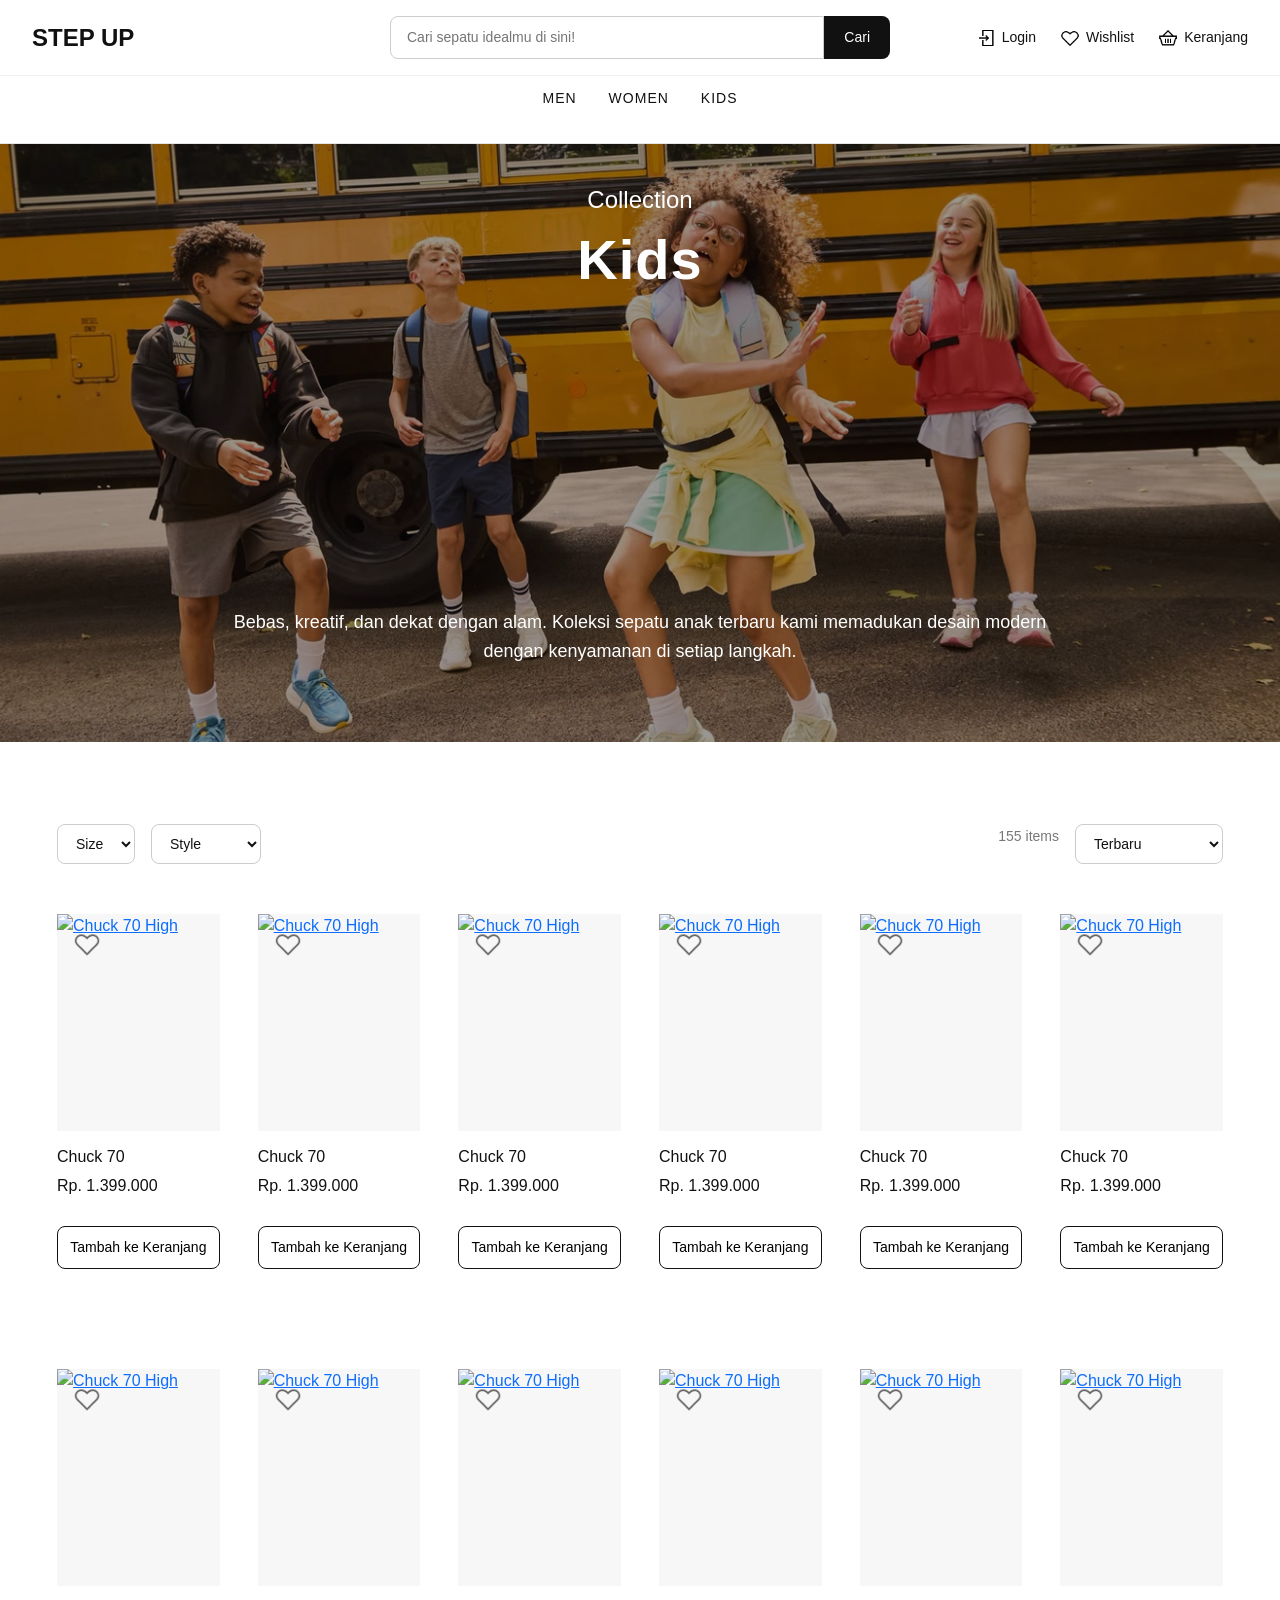
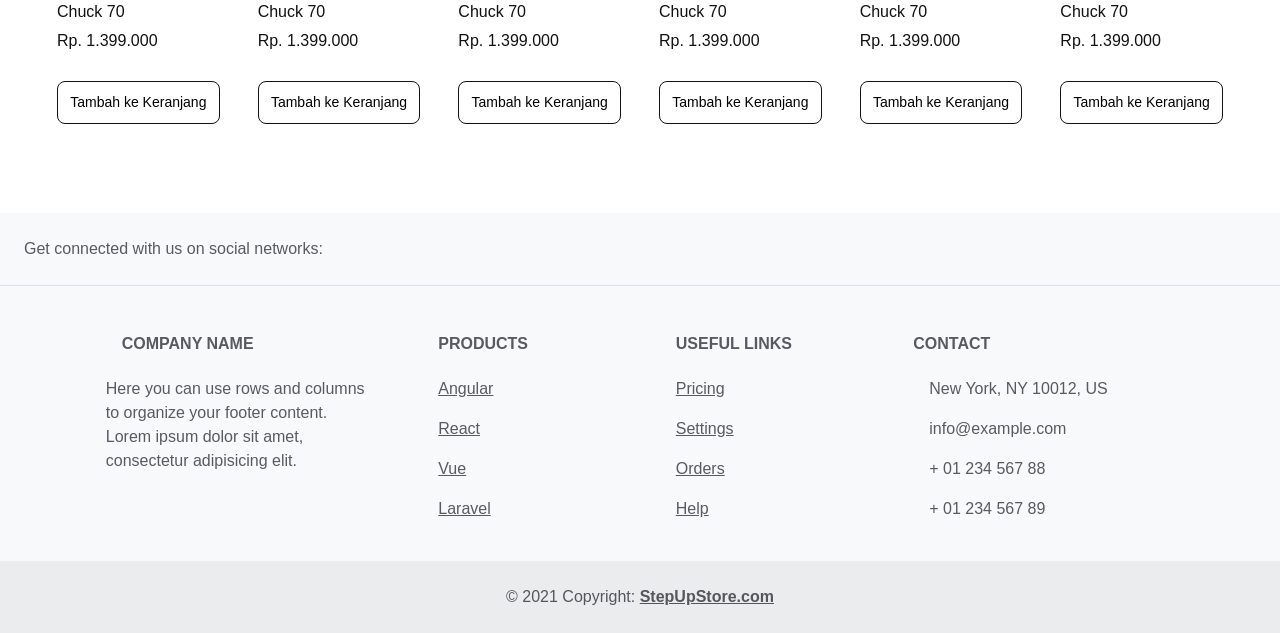
==== kids.html @ 28046644 "Add product of Men and Women" ====
<!DOCTYPE html>
<html lang="en">
<head>
  <meta charset="UTF-8">
  <meta name="viewport" content="width=device-width, initial-scale=1.0">
  <title>StepUp Store</title>
  <link href="https://cdn.jsdelivr.net/npm/bootstrap@5.3.8/dist/css/bootstrap.min.css" rel="stylesheet" integrity="sha384-sRIl4kxILFvY47J16cr9ZwB07vP4J8+LH7qKQnuqkuIAvNWLzeN8tE5YBujZqJLB" crossorigin="anonymous">
  <link rel="stylesheet" href="kids.css">
  <link rel="icon" href="iconbrowser/Shoes Icon Browser.jpg">
</head>
<body>
  <header class="main-header">
    <div class="navbar">
      <a href="index.html" class="logo">STEP UP</a>
      <form class="search-bar" action="" method="get">
        <input type="search" name="q" placeholder="Cari sepatu idealmu di sini!">
        <button type="submit">Cari</button>
      </form>

      <nav class="right-nav">
        <a href="index.html"><img src="icons/icons8-log-in-32.png">Login</a>
        <a href="index.html"><img src="icons/icons8-heart-32.png">Wishlist</a>
        <a href="index.html"><img src="icons/icons8-shopping-basket-32.png">Keranjang</a>
      </nav>
    </div>

    <nav class="categories">
      <ul>
        <li><a href="men.html">Men</a></li>
        <li><a href="women.html">Women</a></li>
        <li><a href="kids.html">Kids</a></li>
      </ul>
    </nav>
  </header>
  <main>
    <section class="category-banner">
      <img src="Images Kids/Banner Kids2.png" alt="Koleksi Kids">
        <div class="category-title">
          <p class="category-label">Collection</p>
          <h1>Kids</h1>
        </div>
        <p class="category-desc">Bebas, kreatif, dan dekat dengan alam. Koleksi sepatu anak terbaru kami memadukan desain modern dengan kenyamanan di setiap langkah.</p>
    </section>
    <section class="catalog">
      <div class="catalog-toolbar">
        <div class="catalog-filters">
          <select aria-label="Size">
            <option>Size</option>
            <option>38</option>
            <option>39</option>
            <option>40</option>
            <option>41</option>
            <option>42</option>
          </select>
          <select aria-label="Style">
            <option>Style</option>
            <option>Sneakers</option>
            <option>Running</option>
            <option>Formal</option>
          </select>
        </div>

        <div class="catalog-sort">
          <p class="catalog-count">155 items</p>
          <select aria-label="Urutkan">
            <option>Terbaru</option>
            <option>Harga terendah</option>
            <option>Harga tertinggi</option>
          </select>
        </div>
      </div>

      <div class="catalog-grid">
        <article class="shoe-card">
          <div class="shoe-img">
            <a href="#">
              <img src="Produk Image 1/produkA1.webp" alt="Chuck 70 High">
            </a>
            <button type="button" class="shoe-wish" aria-label="Tambah ke wishlist">
              <img src="icons/icons8-heart-32.png" alt="">
            </button>
          </div>
          <div class="shoe-info">
            <h3 class="shoe-name"><a href="#">Chuck 70</a></h3>
            <p class="shoe-price">Rp. 1.399.000</p>
          </div>
          <div class="keranjang">
            <a href="keranjang.html">Tambah ke Keranjang</a>
          </div>
        </article>
        <article class="shoe-card">
          <div class="shoe-img">
            <a href="#">
              <img src="Produk Image 1/produkA1.webp" alt="Chuck 70 High">
            </a>
            <button type="button" class="shoe-wish" aria-label="Tambah ke wishlist">
              <img src="icons/icons8-heart-32.png" alt="">
            </button>
          </div>
          <div class="shoe-info">
            <h3 class="shoe-name"><a href="#">Chuck 70</a></h3>
            <p class="shoe-price">Rp. 1.399.000</p>
          </div>
          <div class="keranjang">
            <a href="keranjang.html">Tambah ke Keranjang</a>
          </div>
        </article>
        <article class="shoe-card">
          <div class="shoe-img">
            <a href="#">
              <img src="Produk Image 1/produkA1.webp" alt="Chuck 70 High">
            </a>
            <button type="button" class="shoe-wish" aria-label="Tambah ke wishlist">
              <img src="icons/icons8-heart-32.png" alt="">
            </button>
          </div>
          <div class="shoe-info">
            <h3 class="shoe-name"><a href="#">Chuck 70</a></h3>
            <p class="shoe-price">Rp. 1.399.000</p>
          </div>
          <div class="keranjang">
            <a href="keranjang.html">Tambah ke Keranjang</a>
          </div>
        </article>
        <article class="shoe-card">
          <div class="shoe-img">
            <a href="#">
              <img src="Produk Image 1/produkA1.webp" alt="Chuck 70 High">
            </a>
            <button type="button" class="shoe-wish" aria-label="Tambah ke wishlist">
              <img src="icons/icons8-heart-32.png" alt="">
            </button>
          </div>
          <div class="shoe-info">
            <h3 class="shoe-name"><a href="#">Chuck 70</a></h3>
            <p class="shoe-price">Rp. 1.399.000</p>
          </div>
          <div class="keranjang">
            <a href="keranjang.html">Tambah ke Keranjang</a>
          </div>
        </article>
        <article class="shoe-card">
          <div class="shoe-img">
            <a href="#">
              <img src="Produk Image 1/produkA1.webp" alt="Chuck 70 High">
            </a>
            <button type="button" class="shoe-wish" aria-label="Tambah ke wishlist">
              <img src="icons/icons8-heart-32.png" alt="">
            </button>
          </div>
          <div class="shoe-info">
            <h3 class="shoe-name"><a href="#">Chuck 70</a></h3>
            <p class="shoe-price">Rp. 1.399.000</p>
          </div>
          <div class="keranjang">
            <a href="keranjang.html">Tambah ke Keranjang</a>
          </div>
        </article>
        <article class="shoe-card">
          <div class="shoe-img">
            <a href="#">
              <img src="Produk Image 1/produkA1.webp" alt="Chuck 70 High">
            </a>
            <button type="button" class="shoe-wish" aria-label="Tambah ke wishlist">
              <img src="icons/icons8-heart-32.png" alt="">
            </button>
          </div>
          <div class="shoe-info">
            <h3 class="shoe-name"><a href="#">Chuck 70</a></h3>
            <p class="shoe-price">Rp. 1.399.000</p>
          </div>
          <div class="keranjang">
            <a href="keranjang.html">Tambah ke Keranjang</a>
          </div>
        </article>
        <article class="shoe-card">
          <div class="shoe-img">
            <a href="#">
              <img src="Produk Image 1/produkA1.webp" alt="Chuck 70 High">
            </a>
            <button type="button" class="shoe-wish" aria-label="Tambah ke wishlist">
              <img src="icons/icons8-heart-32.png" alt="">
            </button>
          </div>
          <div class="shoe-info">
            <h3 class="shoe-name"><a href="#">Chuck 70</a></h3>
            <p class="shoe-price">Rp. 1.399.000</p>
          </div>
          <div class="keranjang">
            <a href="keranjang.html">Tambah ke Keranjang</a>
          </div>
        </article>
        <article class="shoe-card">
          <div class="shoe-img">
            <a href="#">
              <img src="Produk Image 1/produkA1.webp" alt="Chuck 70 High">
            </a>
            <button type="button" class="shoe-wish" aria-label="Tambah ke wishlist">
              <img src="icons/icons8-heart-32.png" alt="">
            </button>
          </div>
          <div class="shoe-info">
            <h3 class="shoe-name"><a href="#">Chuck 70</a></h3>
            <p class="shoe-price">Rp. 1.399.000</p>
          </div>
          <div class="keranjang">
            <a href="keranjang.html">Tambah ke Keranjang</a>
          </div>
        </article>
        <article class="shoe-card">
          <div class="shoe-img">
            <a href="#">
              <img src="Produk Image 1/produkA1.webp" alt="Chuck 70 High">
            </a>
            <button type="button" class="shoe-wish" aria-label="Tambah ke wishlist">
              <img src="icons/icons8-heart-32.png" alt="">
            </button>
          </div>
          <div class="shoe-info">
            <h3 class="shoe-name"><a href="#">Chuck 70</a></h3>
            <p class="shoe-price">Rp. 1.399.000</p>
          </div>
          <div class="keranjang">
            <a href="keranjang.html">Tambah ke Keranjang</a>
          </div>
        </article>
        <article class="shoe-card">
          <div class="shoe-img">
            <a href="#">
              <img src="Produk Image 1/produkA1.webp" alt="Chuck 70 High">
            </a>
            <button type="button" class="shoe-wish" aria-label="Tambah ke wishlist">
              <img src="icons/icons8-heart-32.png" alt="">
            </button>
          </div>
          <div class="shoe-info">
            <h3 class="shoe-name"><a href="#">Chuck 70</a></h3>
            <p class="shoe-price">Rp. 1.399.000</p>
          </div>
          <div class="keranjang">
            <a href="keranjang.html">Tambah ke Keranjang</a>
          </div>
        </article>
        <article class="shoe-card">
          <div class="shoe-img">
            <a href="#">
              <img src="Produk Image 1/produkA1.webp" alt="Chuck 70 High">
            </a>
            <button type="button" class="shoe-wish" aria-label="Tambah ke wishlist">
              <img src="icons/icons8-heart-32.png" alt="">
            </button>
          </div>
          <div class="shoe-info">
            <h3 class="shoe-name"><a href="#">Chuck 70</a></h3>
            <p class="shoe-price">Rp. 1.399.000</p>
          </div>
          <div class="keranjang">
            <a href="keranjang.html">Tambah ke Keranjang</a>
          </div>
        </article>
        <article class="shoe-card">
          <div class="shoe-img">
            <a href="#">
              <img src="Produk Image 1/produkA1.webp" alt="Chuck 70 High">
            </a>
            <button type="button" class="shoe-wish" aria-label="Tambah ke wishlist">
              <img src="icons/icons8-heart-32.png" alt="">
            </button>
          </div>
          <div class="shoe-info">
            <h3 class="shoe-name"><a href="#">Chuck 70</a></h3>
            <p class="shoe-price">Rp. 1.399.000</p>
          </div>
          <div class="keranjang">
            <a href="keranjang.html">Tambah ke Keranjang</a>
          </div>
        </article>
      </div>
    </section>
  </main>
      <!-- Footer -->
    <footer class="text-center text-lg-start bg-body-tertiary text-muted">
      <!-- Section: Social media -->
      <section class="d-flex justify-content-center justify-content-lg-between p-4 border-bottom">
        <div class="me-5 d-none d-lg-block">
          <span>Get connected with us on social networks:</span>
        </div>
        <div>
          <a href="" class="me-4 text-reset"><i class="fab fa-facebook-f"></i></a>
          <a href="" class="me-4 text-reset"><i class="fab fa-twitter"></i></a>
          <a href="" class="me-4 text-reset"><i class="fab fa-google"></i></a>
          <a href="" class="me-4 text-reset"><i class="fab fa-instagram"></i></a>
          <a href="" class="me-4 text-reset"><i class="fab fa-linkedin"></i></a>
          <a href="" class="me-4 text-reset"><i class="fab fa-github"></i></a>
        </div>
      </section>

      <!-- Section: Links  -->
      <section class="">
        <div class="container text-center text-md-start mt-5">
          <div class="row mt-3">
            <div class="col-md-3 col-lg-4 col-xl-3 mx-auto mb-4">
              <h6 class="text-uppercase fw-bold mb-4">
                <i class="fas fa-gem me-3"></i>Company name
              </h6>
              <p>
                Here you can use rows and columns to organize your footer content. Lorem ipsum
                dolor sit amet, consectetur adipisicing elit.
              </p>
            </div>
            <div class="col-md-2 col-lg-2 col-xl-2 mx-auto mb-4">
              <h6 class="text-uppercase fw-bold mb-4">Products</h6>
              <p><a href="#!" class="text-reset">Angular</a></p>
              <p><a href="#!" class="text-reset">React</a></p>
              <p><a href="#!" class="text-reset">Vue</a></p>
              <p><a href="#!" class="text-reset">Laravel</a></p>
            </div>
            <div class="col-md-3 col-lg-2 col-xl-2 mx-auto mb-4">
              <h6 class="text-uppercase fw-bold mb-4">Useful links</h6>
              <p><a href="#!" class="text-reset">Pricing</a></p>
              <p><a href="#!" class="text-reset">Settings</a></p>
              <p><a href="#!" class="text-reset">Orders</a></p>
              <p><a href="#!" class="text-reset">Help</a></p>
            </div>
            <div class="col-md-4 col-lg-3 col-xl-3 mx-auto mb-md-0 mb-4">
              <h6 class="text-uppercase fw-bold mb-4">Contact</h6>
              <p><i class="fas fa-home me-3"></i> New York, NY 10012, US</p>
              <p><i class="fas fa-envelope me-3"></i> info@example.com</p>
              <p><i class="fas fa-phone me-3"></i> + 01 234 567 88</p>
              <p><i class="fas fa-print me-3"></i> + 01 234 567 89</p>
            </div>
          </div>
        </div>
      </section>

      <!-- Copyright -->
      <div class="text-center p-4" style="background-color: rgba(0, 0, 0, 0.05);">
        © 2021 Copyright:
        <a class="text-reset fw-bold" href="index.html">StepUpStore.com</a>
      </div>
    </footer>
</body>
</html>
---- kids.css ----
* {
  margin: 0;
  padding: 0;
  box-sizing: border-box;
}

body {
  font-family: Arial, Helvetica, sans-serif;
  background: rgb(255, 255, 255);
  padding-top: 122px;
}

.main-header {
  position: fixed;
  top: 0;
  left: 0;
  width: 100%;
  z-index: 1000;
  background: rgb(255, 255, 255);
  border-bottom: 1px solid rgb(229, 229, 229);
}

.navbar {
  display: grid;
  grid-template-columns: 1fr 500px 1fr;
  align-items: center;
  padding: 16px 32px;
}

.logo {
  justify-self: start;
  font-size: 24px;
  font-weight: bold;
  text-decoration: none;
  color: rgb(17, 17, 17);
}

.search-bar {
  display: flex;
}

.search-bar input {
  flex: 1;
  min-width: 0;
  padding: 10px 16px;
  font-size: 14px;
  border: 1px solid rgb(204, 204, 204);
  border-radius: 8px 0 0 8px;
  outline: none;
}

.search-bar button {
  padding: 10px 20px;
  font-size: 14px;
  border: none;
  background: rgb(17, 17, 17);
  color: rgb(255, 255, 255);
  border-radius: 0 8px 8px 0;
  cursor: pointer;
}

.right-nav {
  justify-self: end;
  display: flex;
  gap: 24px;
}

.right-nav a {
  display: flex;
  align-items: center;
  gap: 6px;
  text-decoration: none;
  font-size: 14px;
  color: rgb(17, 17, 17);
  white-space: nowrap;
}

.right-nav img {
  width: 20px;
  height: 20px;
  object-fit: contain;
  flex-shrink: 0;
}

.categories {
  border-top: 1px solid rgb(240, 240, 240);
}

.categories ul {
  display: flex;
  justify-content: center;
  gap: 32px;
  list-style: none;
  padding: 12px 32px;
}

.categories a {
  display: block;
  white-space: nowrap;
  text-decoration: none;
  font-size: 14px;
  font-weight: 500;
  text-transform: uppercase;
  letter-spacing: 1px;
  color: rgb(17, 17, 17);
  padding-bottom: 4px;
  border-bottom: 2px solid transparent;
}

.categories a:hover {
  border-bottom-color: rgb(17, 17, 17);
}

.categories a.sale {
  color: rgb(220, 38, 38);
  font-weight: 700;
}

.category-banner {
  position: relative;
  height: 620px;
  overflow: hidden;
  color: rgb(255, 255, 255);
}

.category-banner img {
  width: 100%;
  height: 100%;
  object-fit: cover;
  display: block;
  filter: brightness(0.6);
}

.category-title {
  position: absolute;
  top: 60px;
  left: 0;
  right: 0;
  text-align: center;
}

.category-label {
  font-size: 24px;
  margin-bottom: 8px;
}

.category-title h1 {
  font-size: 56px;
  font-weight: 900;
  letter-spacing: 1px;
}

.category-desc {
  position: absolute;
  bottom: 60px;
  left: 50%;
  transform: translateX(-50%);
  width: 100%;
  max-width: 900px;
  padding: 0 24px;
  font-size: 18px;
  line-height: 1.6;
  text-align: center;
}

.catalog {
  padding: 32px 32px 64px;
}

.catalog-toolbar {
  display: flex;
  justify-content: space-between;
  align-items: center;
  margin-top: 50px;
  margin-bottom: 50px;
  margin-left: 25px;
  margin-right: 25px;
}

.catalog-filters,
.catalog-sort {
  display: flex;
  align-items: center;
  gap: 16px;
}

.catalog-toolbar select {
  padding: 10px 14px;
  font-size: 14px;
  border: 1px solid rgb(204, 204, 204);
  border-radius: 8px;
  background: rgb(255, 255, 255);
  color: rgb(17, 17, 17);
  cursor: pointer;
}

.catalog-count {
  font-size: 14px;
  color: rgb(120, 120, 120);
}

.catalog-grid {
  display: grid;
  grid-template-columns: repeat(6, 1fr);
  gap: 100px 38px;
  margin: 25px 25px;
}

.product-badge {
  position: absolute;
  top: 12px;
  left: 12px;
  z-index: 1;
  padding: 4px 10px;
  font-size: 11px;
  font-weight: bold;
  text-transform: uppercase;
  letter-spacing: 1px;
  background: rgb(17, 17, 17);
  color: rgb(255, 255, 255);
  border-radius: 4px;
}

.catalog-more {
  display: block;
  margin: 40px auto 0;
  padding: 14px 40px;
  font-size: 14px;
  font-weight: bold;
  background: rgb(255, 255, 255);
  color: rgb(17, 17, 17);
  border: 1px solid rgb(17, 17, 17);
  border-radius: 8px;
  cursor: pointer;
}

.catalog-more:hover {
  background: rgb(17, 17, 17);
  color: rgb(255, 255, 255);
}


.shoe-card {
  display: flex;
  flex-direction: column;
}

.shoe-img {
  position: relative;
  aspect-ratio: 3 / 4;
  background: rgb(247, 247, 247);
}

.shoe-img > a {
  display: block;
  width: 100%;
  height: 100%;
}

.shoe-img > a img {
  width: 100%;
  height: 100%;
  object-fit: contain;
  display: block;
}

.shoe-wish {
  position: absolute;
  top: 16px;
  left: 16px;
  width: 28px;
  height: 28px;
  padding: 0;
  border: none;
  background: none;
  cursor: pointer;
}

.shoe-wish img {
  width: 100%;
  height: 100%;
  object-fit: contain;
  display: block;
  opacity: 0.6;
}

.shoe-info {
  padding-top: 16px;
}

.shoe-name {
  margin-bottom: 8px;
  font-size: 16px;
  font-weight: normal;
}

.shoe-name a {
  text-decoration: none;
  color: rgb(17, 17, 17);
}

.shoe-price {
  font-size: 16px;
  color: rgb(17, 17, 17);
}

.shoe-card .keranjang {
  margin-top: 12px;
}

.shoe-card .keranjang a {
  display: block;
  padding: 10px 0;
  text-align: center;
  text-decoration: none;
  font-size: 14px;
  color: black;
  background: white;
  border: 1px solid rgb(17, 17, 17);
  border-radius: 8px;
}

.shoe-card .keranjang a:hover {
  background: black;
  color: white;
}
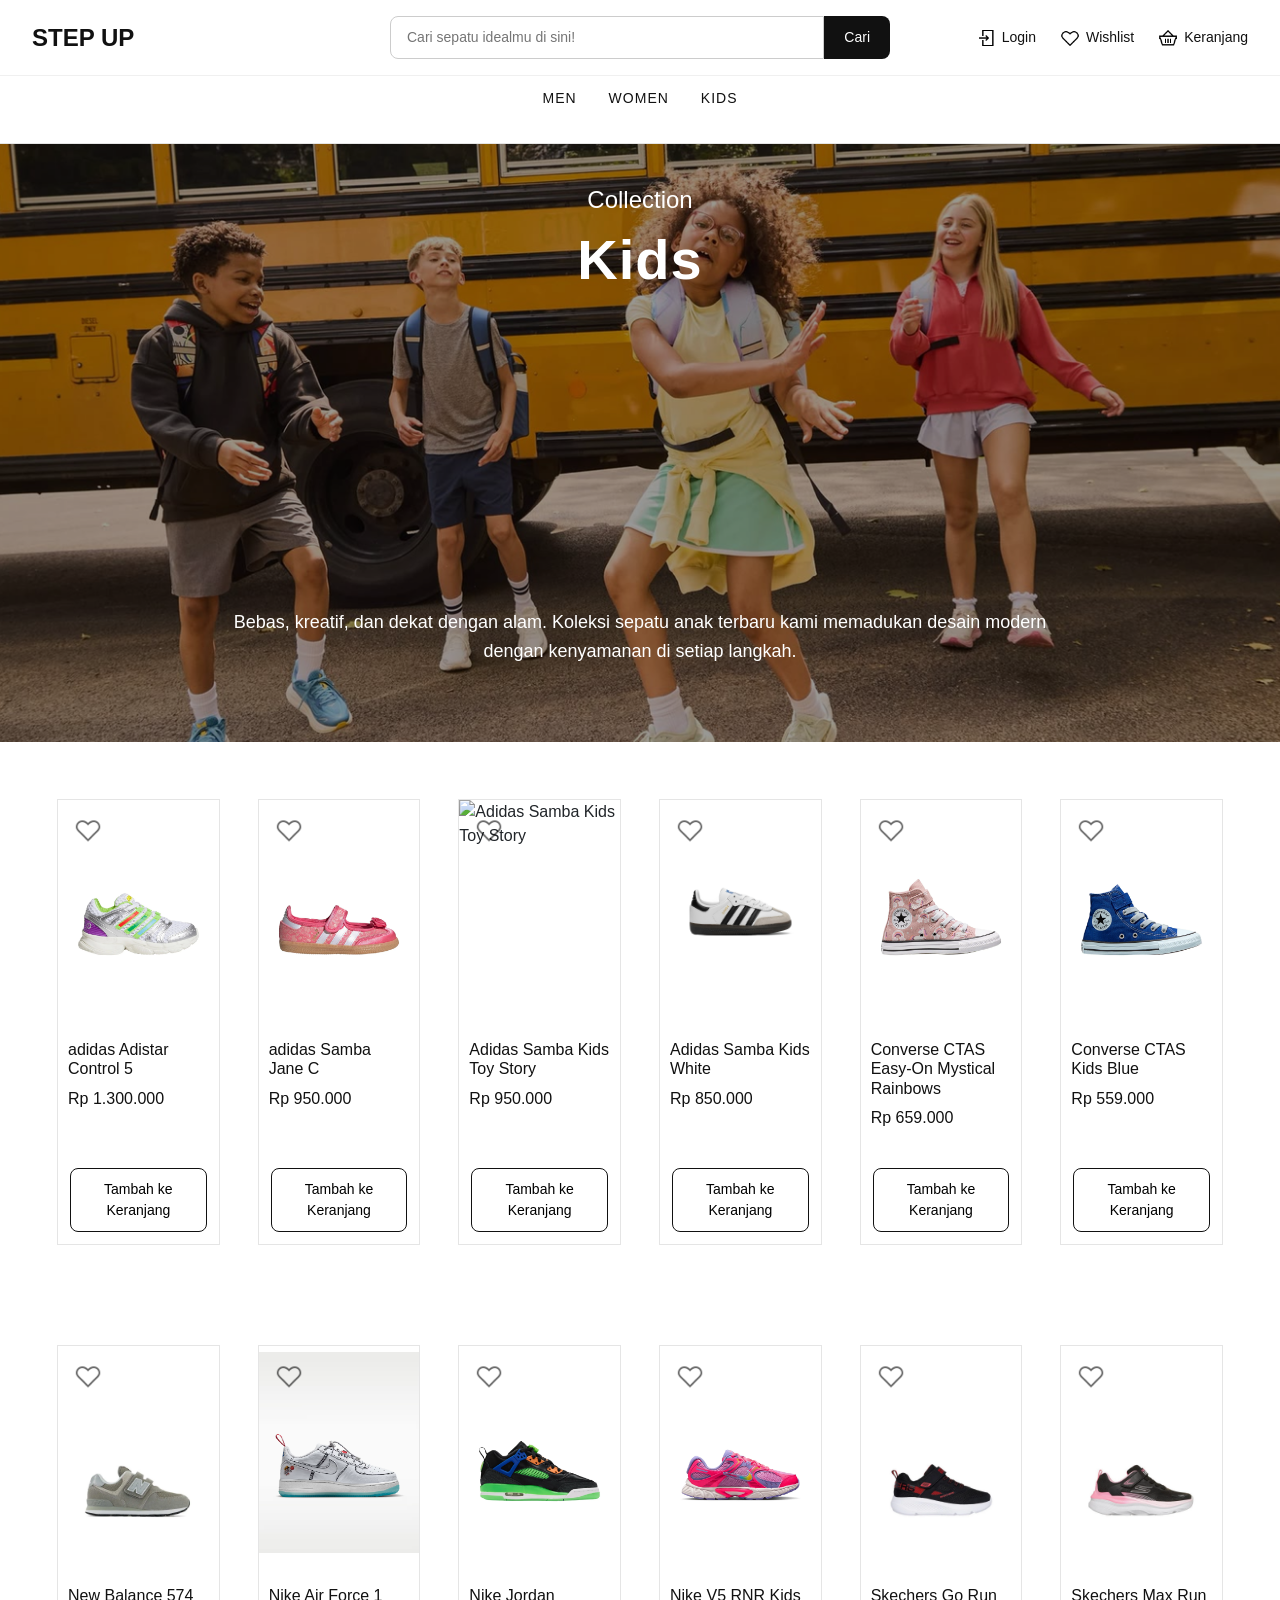
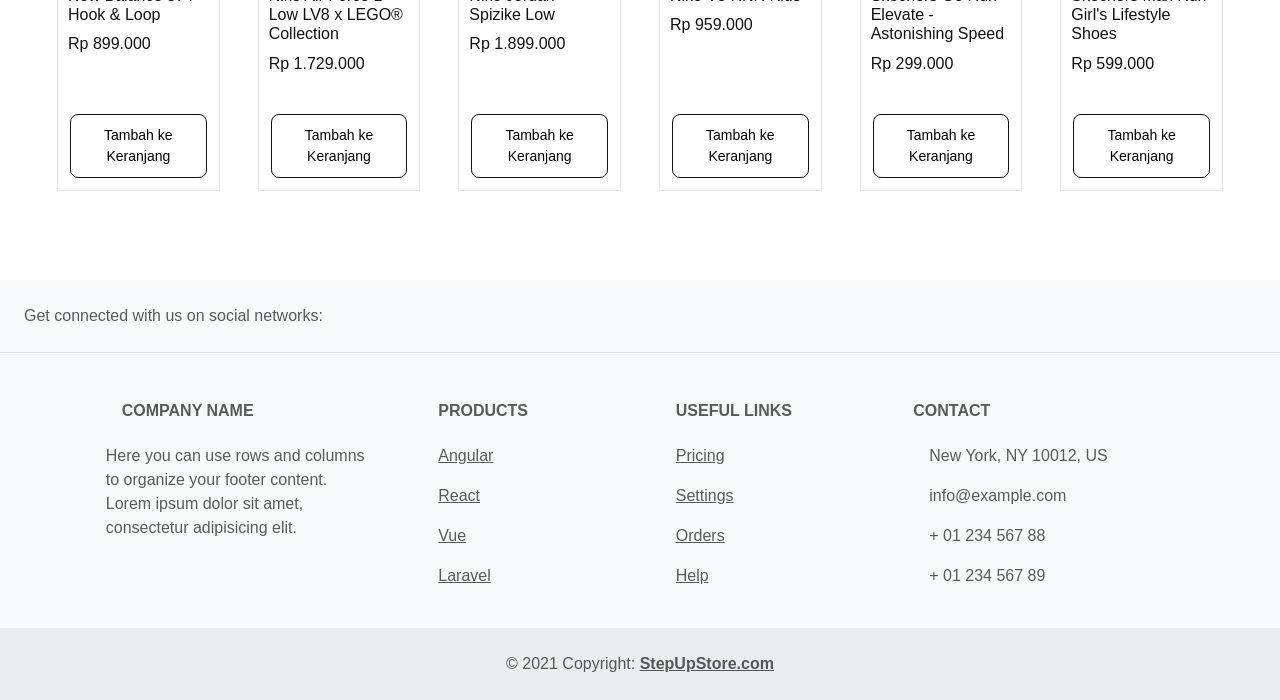
==== commit d5254ef7: "Update Name, Prices, and Images Percategories" ====
--- a/kids.html
+++ b/kids.html
@@ -42,234 +42,206 @@
         <p class="category-desc">Bebas, kreatif, dan dekat dengan alam. Koleksi sepatu anak terbaru kami memadukan desain modern dengan kenyamanan di setiap langkah.</p>
     </section>
     <section class="catalog">
-      <div class="catalog-toolbar">
-        <div class="catalog-filters">
-          <select aria-label="Size">
-            <option>Size</option>
-            <option>38</option>
-            <option>39</option>
-            <option>40</option>
-            <option>41</option>
-            <option>42</option>
-          </select>
-          <select aria-label="Style">
-            <option>Style</option>
-            <option>Sneakers</option>
-            <option>Running</option>
-            <option>Formal</option>
-          </select>
-        </div>
-
-        <div class="catalog-sort">
-          <p class="catalog-count">155 items</p>
-          <select aria-label="Urutkan">
-            <option>Terbaru</option>
-            <option>Harga terendah</option>
-            <option>Harga tertinggi</option>
-          </select>
-        </div>
-      </div>
-
       <div class="catalog-grid">
         <article class="shoe-card">
           <div class="shoe-img">
-            <a href="#">
-              <img src="Produk Image 1/produkA1.webp" alt="Chuck 70 High">
-            </a>
-            <button type="button" class="shoe-wish" aria-label="Tambah ke wishlist">
-              <img src="icons/icons8-heart-32.png" alt="">
-            </button>
-          </div>
-          <div class="shoe-info">
-            <h3 class="shoe-name"><a href="#">Chuck 70</a></h3>
-            <p class="shoe-price">Rp. 1.399.000</p>
-          </div>
-          <div class="keranjang">
-            <a href="keranjang.html">Tambah ke Keranjang</a>
-          </div>
-        </article>
-        <article class="shoe-card">
-          <div class="shoe-img">
-            <a href="#">
-              <img src="Produk Image 1/produkA1.webp" alt="Chuck 70 High">
-            </a>
-            <button type="button" class="shoe-wish" aria-label="Tambah ke wishlist">
-              <img src="icons/icons8-heart-32.png" alt="">
-            </button>
-          </div>
-          <div class="shoe-info">
-            <h3 class="shoe-name"><a href="#">Chuck 70</a></h3>
-            <p class="shoe-price">Rp. 1.399.000</p>
-          </div>
-          <div class="keranjang">
-            <a href="keranjang.html">Tambah ke Keranjang</a>
-          </div>
-        </article>
-        <article class="shoe-card">
-          <div class="shoe-img">
-            <a href="#">
-              <img src="Produk Image 1/produkA1.webp" alt="Chuck 70 High">
-            </a>
-            <button type="button" class="shoe-wish" aria-label="Tambah ke wishlist">
-              <img src="icons/icons8-heart-32.png" alt="">
-            </button>
-          </div>
-          <div class="shoe-info">
-            <h3 class="shoe-name"><a href="#">Chuck 70</a></h3>
-            <p class="shoe-price">Rp. 1.399.000</p>
-          </div>
-          <div class="keranjang">
-            <a href="keranjang.html">Tambah ke Keranjang</a>
-          </div>
-        </article>
-        <article class="shoe-card">
-          <div class="shoe-img">
-            <a href="#">
-              <img src="Produk Image 1/produkA1.webp" alt="Chuck 70 High">
-            </a>
-            <button type="button" class="shoe-wish" aria-label="Tambah ke wishlist">
-              <img src="icons/icons8-heart-32.png" alt="">
-            </button>
-          </div>
-          <div class="shoe-info">
-            <h3 class="shoe-name"><a href="#">Chuck 70</a></h3>
-            <p class="shoe-price">Rp. 1.399.000</p>
-          </div>
-          <div class="keranjang">
-            <a href="keranjang.html">Tambah ke Keranjang</a>
-          </div>
-        </article>
-        <article class="shoe-card">
-          <div class="shoe-img">
-            <a href="#">
-              <img src="Produk Image 1/produkA1.webp" alt="Chuck 70 High">
-            </a>
-            <button type="button" class="shoe-wish" aria-label="Tambah ke wishlist">
-              <img src="icons/icons8-heart-32.png" alt="">
-            </button>
-          </div>
-          <div class="shoe-info">
-            <h3 class="shoe-name"><a href="#">Chuck 70</a></h3>
-            <p class="shoe-price">Rp. 1.399.000</p>
-          </div>
-          <div class="keranjang">
-            <a href="keranjang.html">Tambah ke Keranjang</a>
-          </div>
-        </article>
-        <article class="shoe-card">
-          <div class="shoe-img">
-            <a href="#">
-              <img src="Produk Image 1/produkA1.webp" alt="Chuck 70 High">
-            </a>
-            <button type="button" class="shoe-wish" aria-label="Tambah ke wishlist">
-              <img src="icons/icons8-heart-32.png" alt="">
-            </button>
-          </div>
-          <div class="shoe-info">
-            <h3 class="shoe-name"><a href="#">Chuck 70</a></h3>
-            <p class="shoe-price">Rp. 1.399.000</p>
-          </div>
-          <div class="keranjang">
-            <a href="keranjang.html">Tambah ke Keranjang</a>
-          </div>
-        </article>
-        <article class="shoe-card">
-          <div class="shoe-img">
-            <a href="#">
-              <img src="Produk Image 1/produkA1.webp" alt="Chuck 70 High">
-            </a>
-            <button type="button" class="shoe-wish" aria-label="Tambah ke wishlist">
-              <img src="icons/icons8-heart-32.png" alt="">
-            </button>
-          </div>
-          <div class="shoe-info">
-            <h3 class="shoe-name"><a href="#">Chuck 70</a></h3>
-            <p class="shoe-price">Rp. 1.399.000</p>
-          </div>
-          <div class="keranjang">
-            <a href="keranjang.html">Tambah ke Keranjang</a>
-          </div>
-        </article>
-        <article class="shoe-card">
-          <div class="shoe-img">
-            <a href="#">
-              <img src="Produk Image 1/produkA1.webp" alt="Chuck 70 High">
-            </a>
-            <button type="button" class="shoe-wish" aria-label="Tambah ke wishlist">
-              <img src="icons/icons8-heart-32.png" alt="">
-            </button>
-          </div>
-          <div class="shoe-info">
-            <h3 class="shoe-name"><a href="#">Chuck 70</a></h3>
-            <p class="shoe-price">Rp. 1.399.000</p>
-          </div>
-          <div class="keranjang">
-            <a href="keranjang.html">Tambah ke Keranjang</a>
-          </div>
-        </article>
-        <article class="shoe-card">
-          <div class="shoe-img">
-            <a href="#">
-              <img src="Produk Image 1/produkA1.webp" alt="Chuck 70 High">
-            </a>
-            <button type="button" class="shoe-wish" aria-label="Tambah ke wishlist">
-              <img src="icons/icons8-heart-32.png" alt="">
-            </button>
-          </div>
-          <div class="shoe-info">
-            <h3 class="shoe-name"><a href="#">Chuck 70</a></h3>
-            <p class="shoe-price">Rp. 1.399.000</p>
-          </div>
-          <div class="keranjang">
-            <a href="keranjang.html">Tambah ke Keranjang</a>
-          </div>
-        </article>
-        <article class="shoe-card">
-          <div class="shoe-img">
-            <a href="#">
-              <img src="Produk Image 1/produkA1.webp" alt="Chuck 70 High">
-            </a>
-            <button type="button" class="shoe-wish" aria-label="Tambah ke wishlist">
-              <img src="icons/icons8-heart-32.png" alt="">
-            </button>
-          </div>
-          <div class="shoe-info">
-            <h3 class="shoe-name"><a href="#">Chuck 70</a></h3>
-            <p class="shoe-price">Rp. 1.399.000</p>
-          </div>
-          <div class="keranjang">
-            <a href="keranjang.html">Tambah ke Keranjang</a>
-          </div>
-        </article>
-        <article class="shoe-card">
-          <div class="shoe-img">
-            <a href="#">
-              <img src="Produk Image 1/produkA1.webp" alt="Chuck 70 High">
-            </a>
-            <button type="button" class="shoe-wish" aria-label="Tambah ke wishlist">
-              <img src="icons/icons8-heart-32.png" alt="">
-            </button>
-          </div>
-          <div class="shoe-info">
-            <h3 class="shoe-name"><a href="#">Chuck 70</a></h3>
-            <p class="shoe-price">Rp. 1.399.000</p>
-          </div>
-          <div class="keranjang">
-            <a href="keranjang.html">Tambah ke Keranjang</a>
-          </div>
-        </article>
-        <article class="shoe-card">
-          <div class="shoe-img">
-            <a href="#">
-              <img src="Produk Image 1/produkA1.webp" alt="Chuck 70 High">
-            </a>
-            <button type="button" class="shoe-wish" aria-label="Tambah ke wishlist">
-              <img src="icons/icons8-heart-32.png" alt="">
-            </button>
-          </div>
-          <div class="shoe-info">
-            <h3 class="shoe-name"><a href="#">Chuck 70</a></h3>
-            <p class="shoe-price">Rp. 1.399.000</p>
+            <div class="shoe-link">
+              <img src="Images Kids/adidas adistar control 5 led disney kids' play schol sneakers.jpg" alt="adidas Adistar Control 5">
+            </div>
+            <button type="button" class="shoe-wish" aria-label="Tambah ke wishlist">
+              <img src="icons/icons8-heart-32.png" alt="">
+            </button>
+          </div>
+          <div class="shoe-info">
+            <h3 class="shoe-name"><span class="shoe-link">adidas Adistar Control 5</span></h3>
+            <p class="shoe-price">Rp 1.300.000</p>
+          </div>
+          <div class="keranjang">
+            <a href="keranjang.html">Tambah ke Keranjang</a>
+          </div>
+        </article>
+        <article class="shoe-card">
+          <div class="shoe-img">
+            <div class="shoe-link">
+              <img src="Images Kids/adidas samba jane c kids' play school sneakers.jpg" alt="adidas Samba Jane C">
+            </div>
+            <button type="button" class="shoe-wish" aria-label="Tambah ke wishlist">
+              <img src="icons/icons8-heart-32.png" alt="">
+            </button>
+          </div>
+          <div class="shoe-info">
+            <h3 class="shoe-name"><span class="shoe-link">adidas Samba Jane C</span></h3>
+            <p class="shoe-price">Rp 950.000</p>
+          </div>
+          <div class="keranjang">
+            <a href="keranjang.html">Tambah ke Keranjang</a>
+          </div>
+        </article>
+        <article class="shoe-card">
+          <div class="shoe-img">
+            <div class="shoe-link">
+              <img src="images kids/Adidas Samba Kids Toy Story.jpg" alt="Adidas Samba Kids Toy Story">
+            </div>
+            <button type="button" class="shoe-wish" aria-label="Tambah ke wishlist">
+              <img src="icons/icons8-heart-32.png" alt="">
+            </button>
+          </div>
+          <div class="shoe-info">
+            <h3 class="shoe-name"><span class="shoe-link">Adidas Samba Kids Toy Story</span></h3>
+            <p class="shoe-price">Rp 950.000</p>
+          </div>
+          <div class="keranjang">
+            <a href="keranjang.html">Tambah ke Keranjang</a>
+          </div>
+        </article>
+        <article class="shoe-card">
+          <div class="shoe-img">
+            <div class="shoe-link">
+              <img src="Images Kids/ADIDAS SAMBA KIDS WHITE.jpg" alt="Adidas Samba Kids White">
+            </div>
+            <button type="button" class="shoe-wish" aria-label="Tambah ke wishlist">
+              <img src="icons/icons8-heart-32.png" alt="">
+            </button>
+          </div>
+          <div class="shoe-info">
+            <h3 class="shoe-name"><span class="shoe-link">Adidas Samba Kids White</span></h3>
+            <p class="shoe-price">Rp 850.000  </p>
+          </div>
+          <div class="keranjang">
+            <a href="keranjang.html">Tambah ke Keranjang</a>
+          </div>
+        </article>
+        <article class="shoe-card">
+          <div class="shoe-img">
+            <div class="shoe-link">
+              <img src="Images Kids/Converse ctas easy-on mystical rainbows unisex's sneakers.jpg" alt="Converse CTAS Easy-On Mystical Rainbows">
+            </div>
+            <button type="button" class="shoe-wish" aria-label="Tambah ke wishlist">
+              <img src="icons/icons8-heart-32.png" alt="">
+            </button>
+          </div>
+          <div class="shoe-info">
+            <h3 class="shoe-name"><span class="shoe-link">Converse CTAS Easy-On Mystical Rainbows</span></h3>
+            <p class="shoe-price">Rp 659.000</p>
+          </div>
+          <div class="keranjang">
+            <a href="keranjang.html">Tambah ke Keranjang</a>
+          </div>
+        </article>
+        <article class="shoe-card">
+          <div class="shoe-img">
+            <div class="shoe-link">
+              <img src="Images Kids/Converse ctas kids's sneakers - blue.jpg" alt="Converse CTAS Kids Blue">
+            </div>
+            <button type="button" class="shoe-wish" aria-label="Tambah ke wishlist">
+              <img src="icons/icons8-heart-32.png" alt="">
+            </button>
+          </div>
+          <div class="shoe-info">
+            <h3 class="shoe-name"><span class="shoe-link">Converse CTAS Kids Blue</span></h3>
+            <p class="shoe-price">Rp 559.000</p>
+          </div>
+          <div class="keranjang">
+            <a href="keranjang.html">Tambah ke Keranjang</a>
+          </div>
+        </article>
+        <article class="shoe-card">
+          <div class="shoe-img">
+            <div class="shoe-link">
+              <img src="Images Kids/New Balance 574 Hook & Loop Boys Play School Sneakers.jpg" alt="New Balance 574 Hook & Loop">
+            </div>
+            <button type="button" class="shoe-wish" aria-label="Tambah ke wishlist">
+              <img src="icons/icons8-heart-32.png" alt="">
+            </button>
+          </div>
+          <div class="shoe-info">
+            <h3 class="shoe-name"><span class="shoe-link">New Balance 574 Hook & Loop</span></h3>
+            <p class="shoe-price">Rp 899.000</p>
+          </div>
+          <div class="keranjang">
+            <a href="keranjang.html">Tambah ke Keranjang</a>
+          </div>
+        </article>
+        <article class="shoe-card">
+          <div class="shoe-img">
+            <div class="shoe-link">
+              <img src="Images Kids/Nike Air Force 1 Low LV8 x LEGO® Collection.webp" alt="Nike Air Force 1 Low LV8 x LEGO® Collection">
+            </div>
+            <button type="button" class="shoe-wish" aria-label="Tambah ke wishlist">
+              <img src="icons/icons8-heart-32.png" alt="">
+            </button>
+          </div>
+          <div class="shoe-info">
+            <h3 class="shoe-name"><span class="shoe-link">Nike Air Force 1 Low LV8 x LEGO® Collection</span></h3>
+            <p class="shoe-price">Rp 1.729.000</p>
+          </div>
+          <div class="keranjang">
+            <a href="keranjang.html">Tambah ke Keranjang</a>
+          </div>
+        </article>
+        <article class="shoe-card">
+          <div class="shoe-img">
+            <div class="shoe-link">
+              <img src="Images Kids/Nike jordan spizike low kids' grade school basketball shoes.jpg" alt="Nike Jordan Spizike Low">
+            </div>
+            <button type="button" class="shoe-wish" aria-label="Tambah ke wishlist">
+              <img src="icons/icons8-heart-32.png" alt="">
+            </button>
+          </div>
+          <div class="shoe-info">
+            <h3 class="shoe-name"><span class="shoe-link">Nike Jordan Spizike Low</span></h3>
+            <p class="shoe-price">Rp 1.899.000</p>
+          </div>
+          <div class="keranjang">
+            <a href="keranjang.html">Tambah ke Keranjang</a>
+          </div>
+        </article>
+        <article class="shoe-card">
+          <div class="shoe-img">
+            <div class="shoe-link">
+              <img src="Images Kids/Nike v5 rnr kid's grade school sneakers.jpg" alt="Nike V5 RNR Kids">
+            </div>
+            <button type="button" class="shoe-wish" aria-label="Tambah ke wishlist">
+              <img src="icons/icons8-heart-32.png" alt="">
+            </button>
+          </div>
+          <div class="shoe-info">
+            <h3 class="shoe-name"><span class="shoe-link">Nike V5 RNR Kids</span></h3>
+            <p class="shoe-price">Rp 959.000</p>
+          </div>
+          <div class="keranjang">
+            <a href="keranjang.html">Tambah ke Keranjang</a>
+          </div>
+        </article>
+        <article class="shoe-card">
+          <div class="shoe-img">
+            <div class="shoe-link">
+              <img src="Images Kids/Skechers Go Run Elevate - Astonishing Speed.jpg" alt="Skechers Go Run Elevate - Astonishing Speed">
+            </div>
+            <button type="button" class="shoe-wish" aria-label="Tambah ke wishlist">
+              <img src="icons/icons8-heart-32.png" alt="">
+            </button>
+          </div>
+          <div class="shoe-info">
+            <h3 class="shoe-name"><span class="shoe-link">Skechers Go Run Elevate - Astonishing Speed</span></h3>
+            <p class="shoe-price">Rp 299.000</p>
+          </div>
+          <div class="keranjang">
+            <a href="keranjang.html">Tambah ke Keranjang</a>
+          </div>
+        </article>
+        <article class="shoe-card">
+          <div class="shoe-img">
+            <div class="shoe-link">
+              <img src="Images Kids/Skechers Max Run Girl's Lifestyle Shoes.jpg" alt="Skechers Max Run Girl's Lifestyle Shoes">
+            </div>
+            <button type="button" class="shoe-wish" aria-label="Tambah ke wishlist">
+              <img src="icons/icons8-heart-32.png" alt="">
+            </button>
+          </div>
+          <div class="shoe-info">
+            <h3 class="shoe-name"><span class="shoe-link">Skechers Max Run Girl's Lifestyle Shoes </span></h3>
+            <p class="shoe-price">Rp 599.000</p>
           </div>
           <div class="keranjang">
             <a href="keranjang.html">Tambah ke Keranjang</a>
--- a/kids.css
+++ b/kids.css
@@ -241,6 +241,7 @@
 
 
 .shoe-card {
+  border: 1px solid rgb(229, 229, 229);
   display: flex;
   flex-direction: column;
 }
@@ -248,16 +249,16 @@
 .shoe-img {
   position: relative;
   aspect-ratio: 3 / 4;
-  background: rgb(247, 247, 247);
-}
-
-.shoe-img > a {
+  background: white;
+}
+
+.shoe-img > .shoe-link {
   display: block;
   width: 100%;
   height: 100%;
 }
 
-.shoe-img > a img {
+.shoe-img > .shoe-link img {
   width: 100%;
   height: 100%;
   object-fit: contain;
@@ -285,7 +286,9 @@
 }
 
 .shoe-info {
+  margin: 10px;
   padding-top: 16px;
+  flex: 1;
 }
 
 .shoe-name {
@@ -294,7 +297,7 @@
   font-weight: normal;
 }
 
-.shoe-name a {
+.shoe-name .shoe-link {
   text-decoration: none;
   color: rgb(17, 17, 17);
 }
@@ -305,7 +308,7 @@
 }
 
 .shoe-card .keranjang {
-  margin-top: 12px;
+  margin: 12px;
 }
 
 .shoe-card .keranjang a {
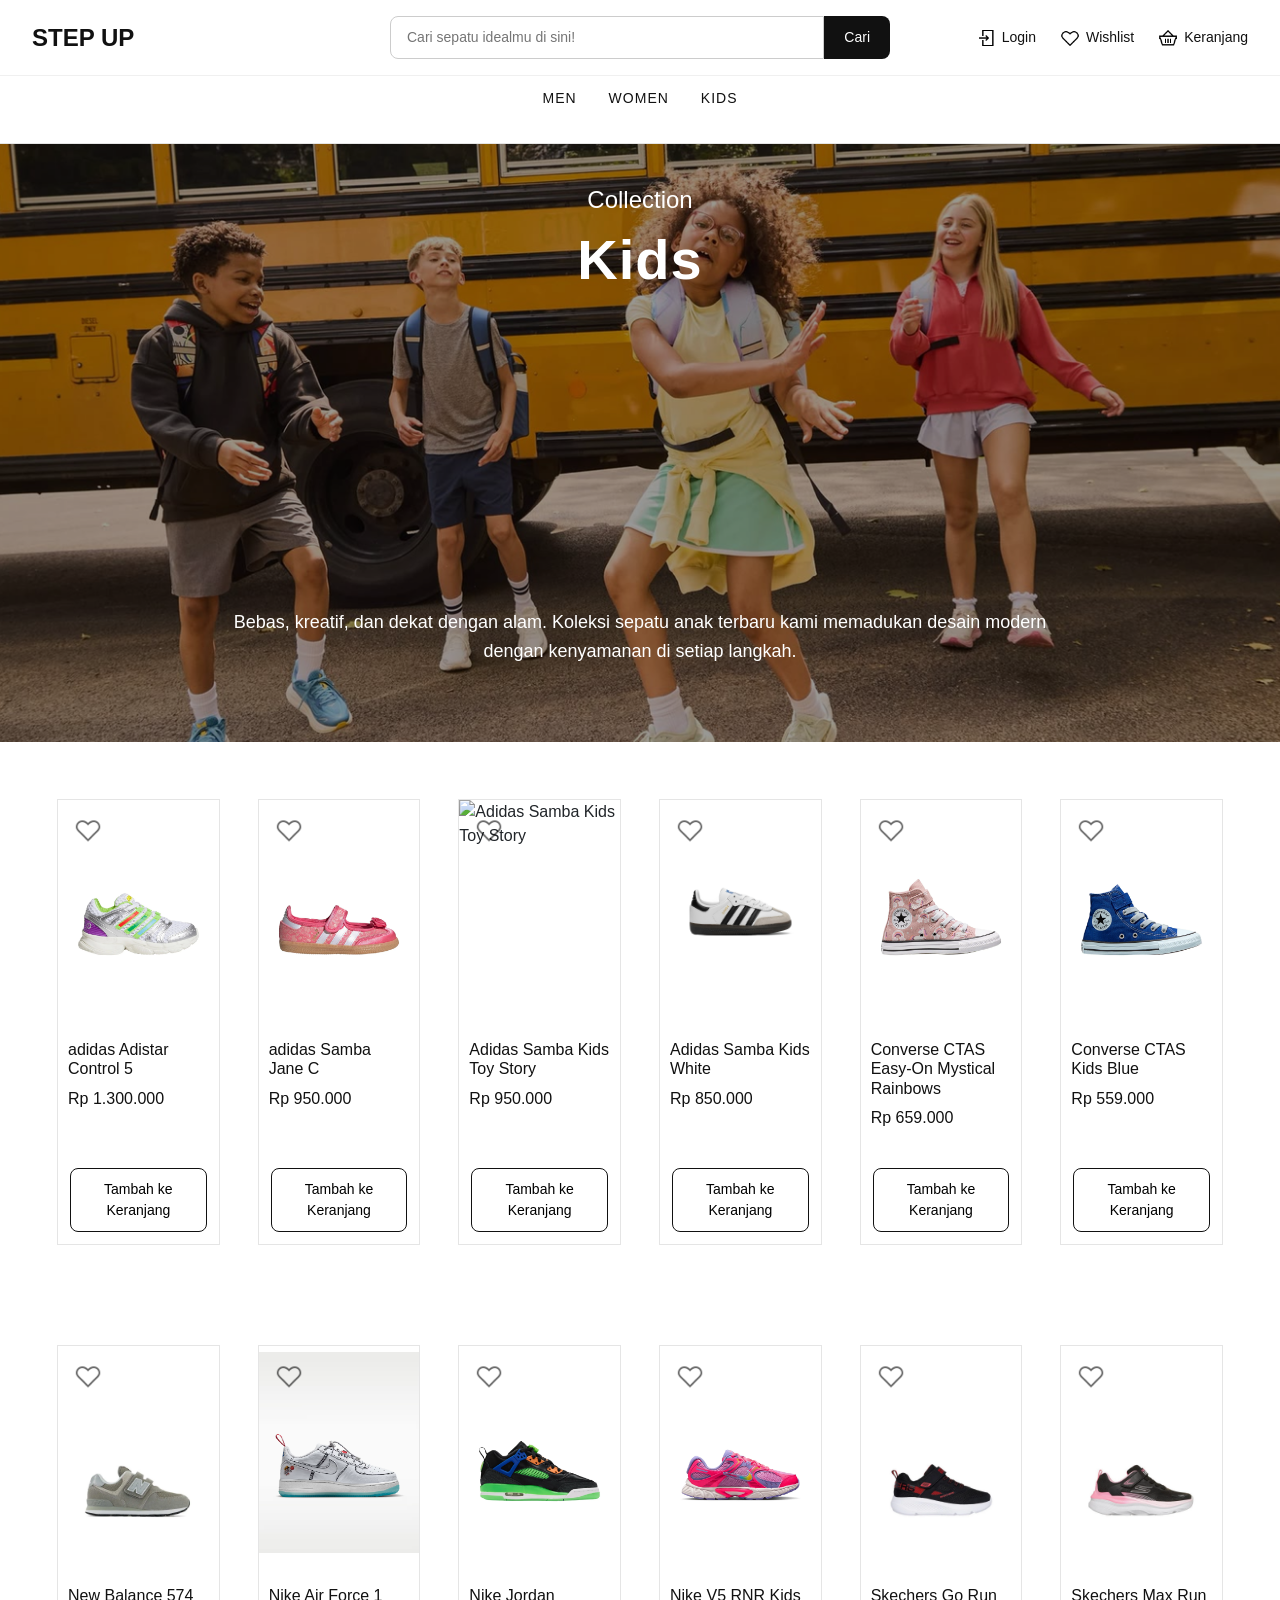
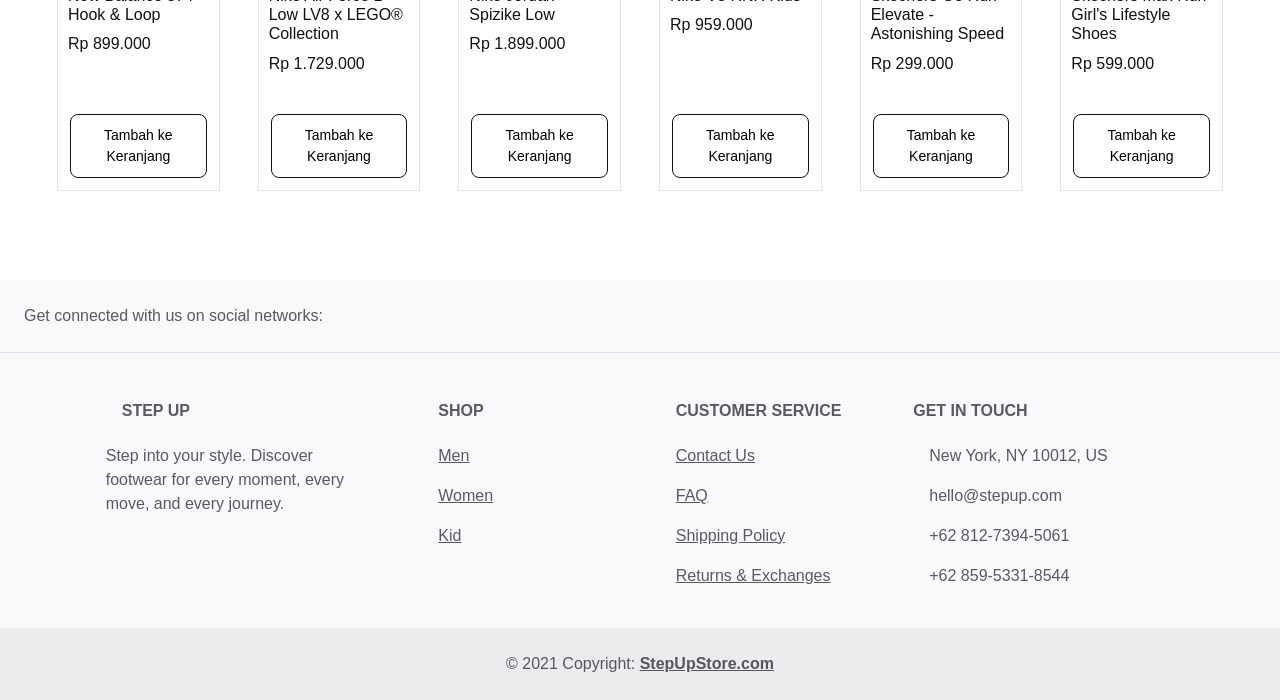
==== commit 37bd5b3d: "Update the footer" ====
--- a/kids.html
+++ b/kids.html
@@ -250,7 +250,7 @@
       </div>
     </section>
   </main>
-      <!-- Footer -->
+    <!-- Footer -->
     <footer class="text-center text-lg-start bg-body-tertiary text-muted">
       <!-- Section: Social media -->
       <section class="d-flex justify-content-center justify-content-lg-between p-4 border-bottom">
@@ -273,33 +273,31 @@
           <div class="row mt-3">
             <div class="col-md-3 col-lg-4 col-xl-3 mx-auto mb-4">
               <h6 class="text-uppercase fw-bold mb-4">
-                <i class="fas fa-gem me-3"></i>Company name
+                <i class="fas fa-gem me-3"></i>Step Up
               </h6>
               <p>
-                Here you can use rows and columns to organize your footer content. Lorem ipsum
-                dolor sit amet, consectetur adipisicing elit.
+                Step into your style. Discover footwear for every moment, every move, and every journey.
               </p>
             </div>
             <div class="col-md-2 col-lg-2 col-xl-2 mx-auto mb-4">
-              <h6 class="text-uppercase fw-bold mb-4">Products</h6>
-              <p><a href="#!" class="text-reset">Angular</a></p>
-              <p><a href="#!" class="text-reset">React</a></p>
-              <p><a href="#!" class="text-reset">Vue</a></p>
-              <p><a href="#!" class="text-reset">Laravel</a></p>
+              <h6 class="text-uppercase fw-bold mb-4">SHOP</h6>
+              <p><a href="men.html" class="text-reset">Men</a></p>
+              <p><a href="women.html" class="text-reset">Women</a></p>
+              <p><a href="kid.html" class="text-reset">Kid</a></p>
             </div>
             <div class="col-md-3 col-lg-2 col-xl-2 mx-auto mb-4">
-              <h6 class="text-uppercase fw-bold mb-4">Useful links</h6>
-              <p><a href="#!" class="text-reset">Pricing</a></p>
-              <p><a href="#!" class="text-reset">Settings</a></p>
-              <p><a href="#!" class="text-reset">Orders</a></p>
-              <p><a href="#!" class="text-reset">Help</a></p>
+              <h6 class="text-uppercase fw-bold mb-4">Customer Service</h6>
+              <p><a href="#" class="text-reset">Contact Us</a></p>
+              <p><a href="#" class="text-reset">FAQ</a></p>
+              <p><a href="#" class="text-reset">Shipping Policy</a></p>
+              <p><a href="#" class="text-reset">Returns & Exchanges</a></p>
             </div>
             <div class="col-md-4 col-lg-3 col-xl-3 mx-auto mb-md-0 mb-4">
-              <h6 class="text-uppercase fw-bold mb-4">Contact</h6>
+              <h6 class="text-uppercase fw-bold mb-4">Get In Touch</h6>
               <p><i class="fas fa-home me-3"></i> New York, NY 10012, US</p>
-              <p><i class="fas fa-envelope me-3"></i> info@example.com</p>
-              <p><i class="fas fa-phone me-3"></i> + 01 234 567 88</p>
-              <p><i class="fas fa-print me-3"></i> + 01 234 567 89</p>
+              <p><i class="fas fa-envelope me-3"></i> hello@stepup.com</p>
+              <p><i class="fas fa-phone me-3"></i> +62 812-7394-5061</p>
+              <p><i class="fas fa-print me-3"></i> +62 859-5331-8544</p>
             </div>
           </div>
         </div>
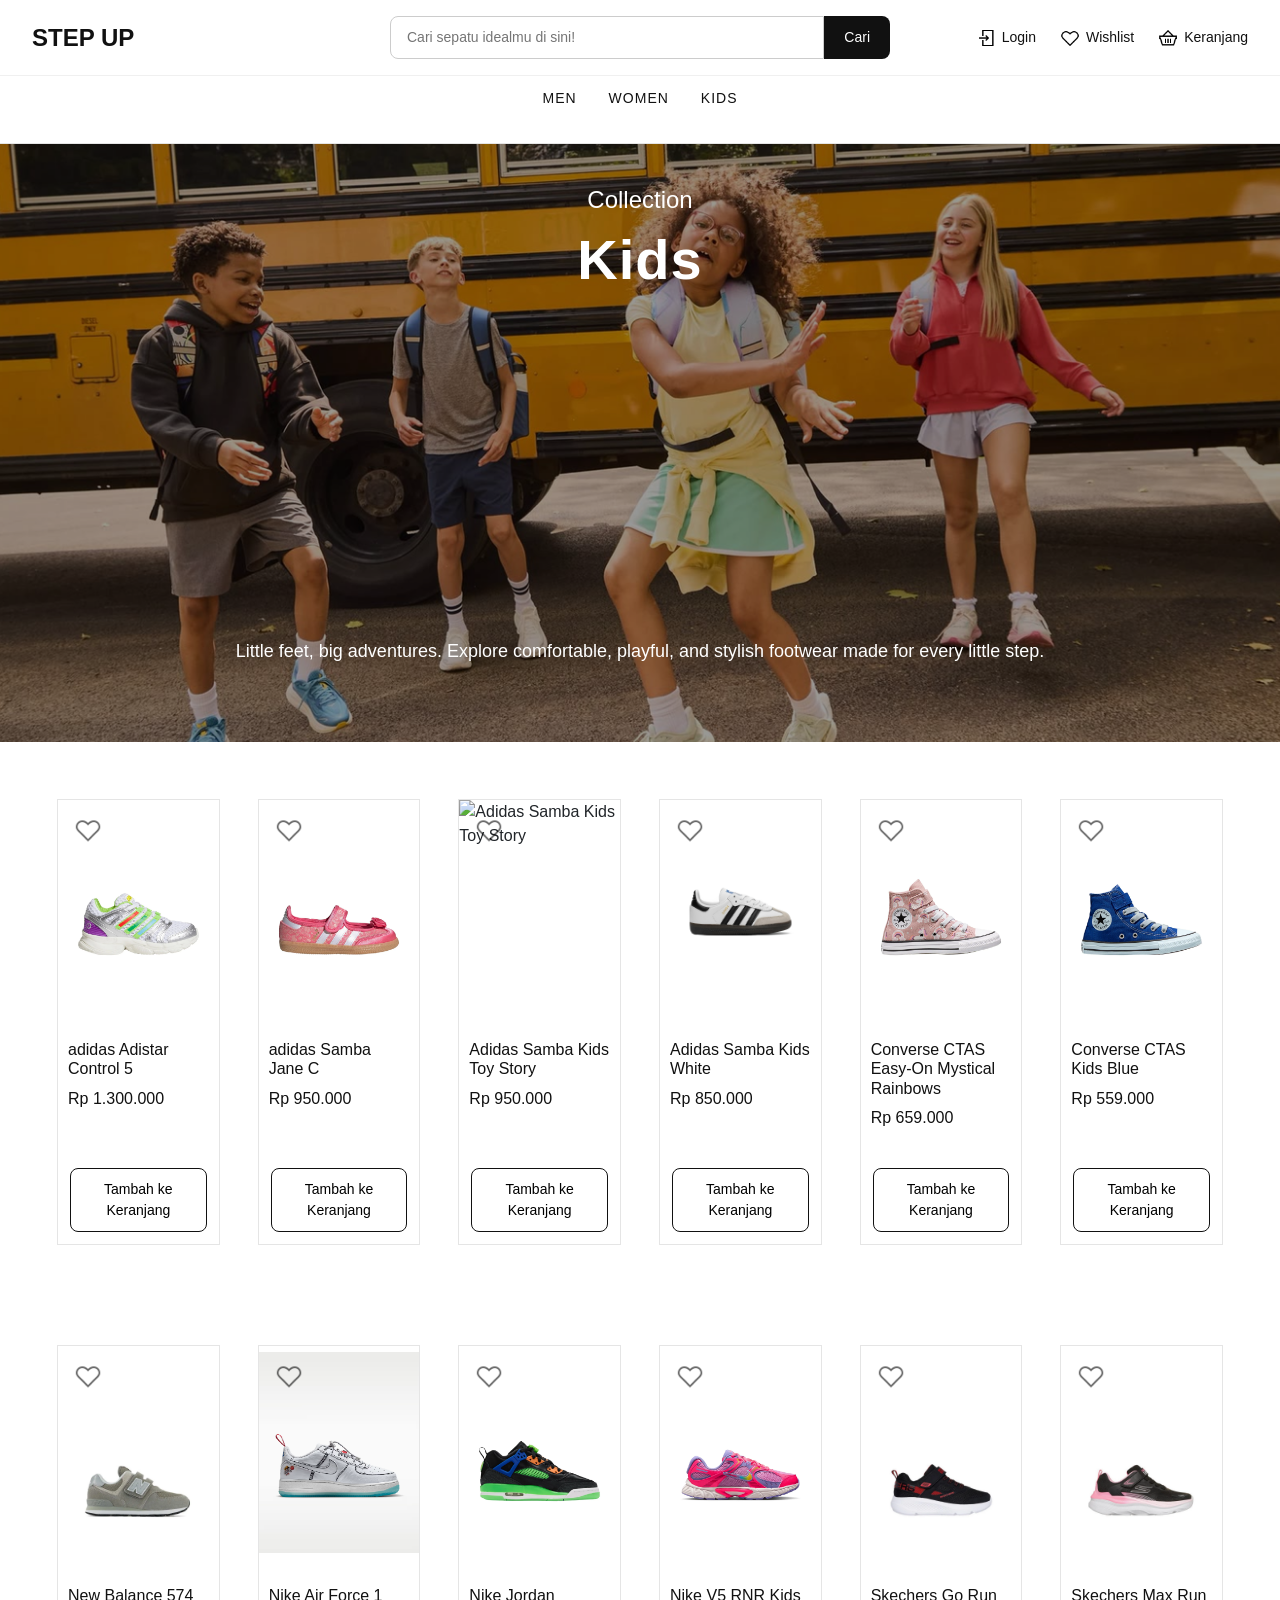
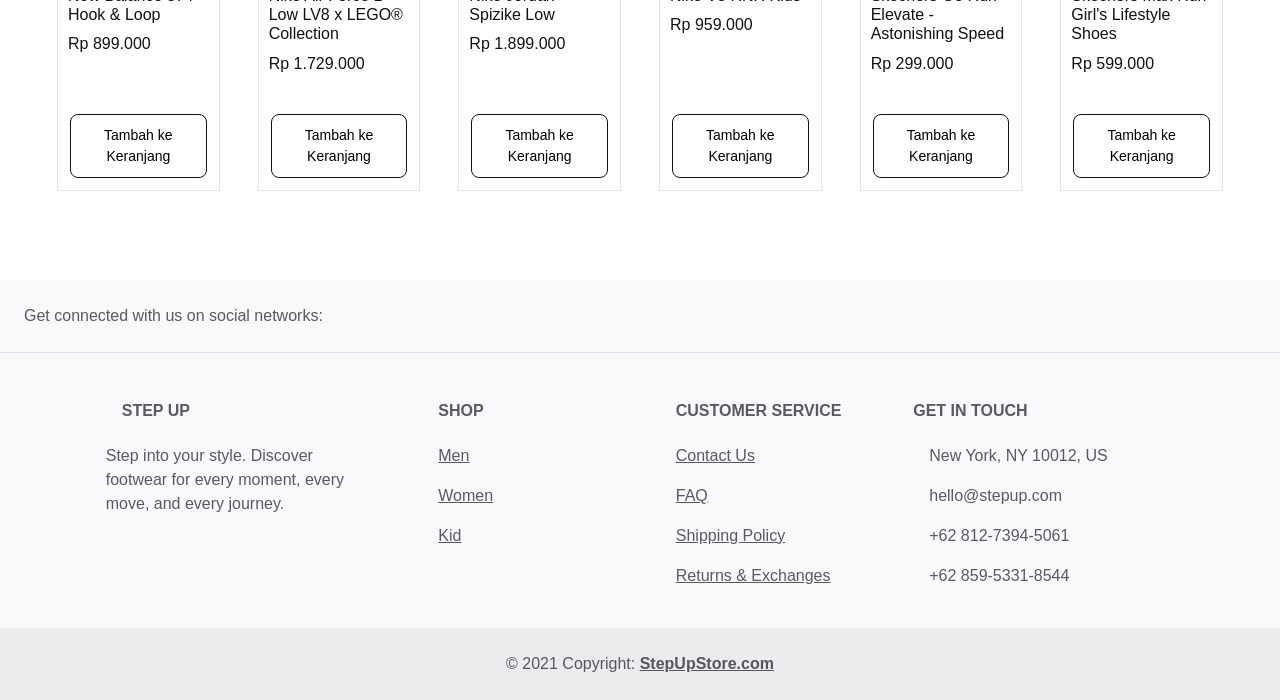
==== commit 3e2d6e80: "Update Categories Description" ====
--- a/kids.html
+++ b/kids.html
@@ -39,7 +39,7 @@
           <p class="category-label">Collection</p>
           <h1>Kids</h1>
         </div>
-        <p class="category-desc">Bebas, kreatif, dan dekat dengan alam. Koleksi sepatu anak terbaru kami memadukan desain modern dengan kenyamanan di setiap langkah.</p>
+        <p class="category-desc">Little feet, big adventures. Explore comfortable, playful, and stylish footwear made for every little step.</p>
     </section>
     <section class="catalog">
       <div class="catalog-grid">
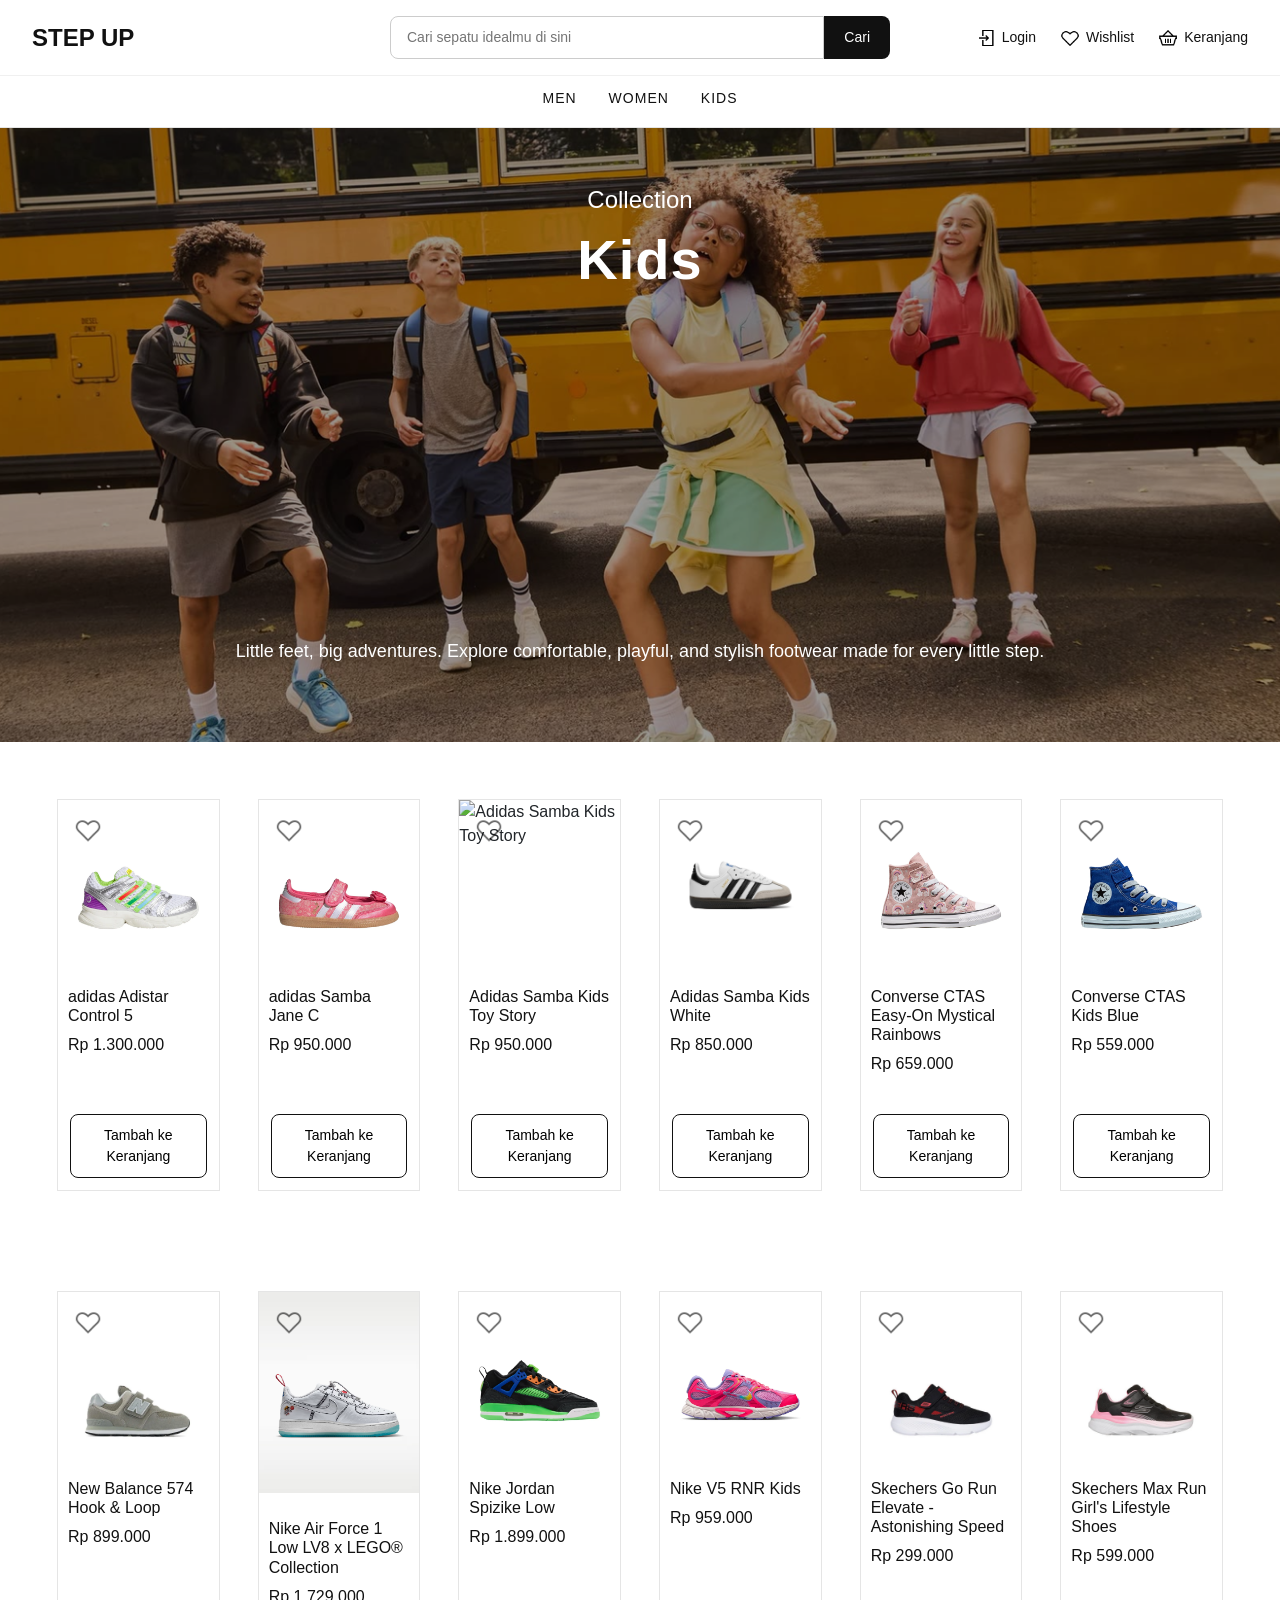
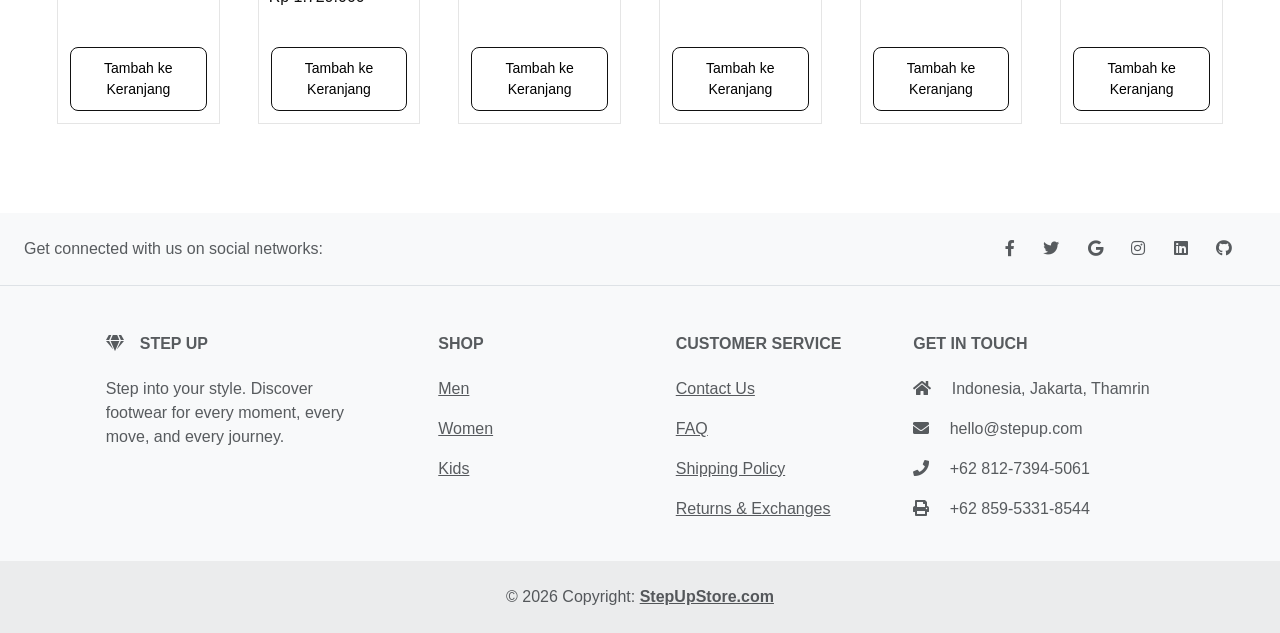
==== commit 226776b6: "Update Categories HTML and CSS" ====
--- a/kids.html
+++ b/kids.html
@@ -5,23 +5,29 @@
   <meta name="viewport" content="width=device-width, initial-scale=1.0">
   <title>StepUp Store</title>
   <link href="https://cdn.jsdelivr.net/npm/bootstrap@5.3.8/dist/css/bootstrap.min.css" rel="stylesheet" integrity="sha384-sRIl4kxILFvY47J16cr9ZwB07vP4J8+LH7qKQnuqkuIAvNWLzeN8tE5YBujZqJLB" crossorigin="anonymous">
+  <link rel="stylesheet" href="https://cdnjs.cloudflare.com/ajax/libs/font-awesome/5.15.4/css/all.min.css"/>
   <link rel="stylesheet" href="kids.css">
   <link rel="icon" href="iconbrowser/Shoes Icon Browser.jpg">
 </head>
 <body>
   <header class="main-header">
     <div class="navbar">
-      <a href="index.html" class="logo">STEP UP</a>
-      <form class="search-bar" action="" method="get">
-        <input type="search" name="q" placeholder="Cari sepatu idealmu di sini!">
-        <button type="submit">Cari</button>
-      </form>
-
-      <nav class="right-nav">
-        <a href="index.html"><img src="icons/icons8-log-in-32.png">Login</a>
-        <a href="index.html"><img src="icons/icons8-heart-32.png">Wishlist</a>
-        <a href="index.html"><img src="icons/icons8-shopping-basket-32.png">Keranjang</a>
-      </nav>
+      <div class="left-nav">
+        <a href="index.html" class="logo">STEP UP</a>
+      </div>
+
+      <div class="center-nav">
+        <form action="" method="get">
+          <input type="search" name="q" placeholder="Cari sepatu idealmu di sini">
+          <button type="submit">Cari</button>
+        </form>
+      </div>
+
+      <div class="right-nav">
+        <a href="index.html"><img src="icons/icons8-log-in-32.png" alt="">Login</a>
+        <a href="index.html"><img src="icons/icons8-heart-32.png" alt="">Wishlist</a>
+        <a href="index.html"><img src="icons/icons8-shopping-basket-32.png" alt="">Keranjang</a>
+      </div>
     </div>
 
     <nav class="categories">
@@ -283,18 +289,18 @@
               <h6 class="text-uppercase fw-bold mb-4">SHOP</h6>
               <p><a href="men.html" class="text-reset">Men</a></p>
               <p><a href="women.html" class="text-reset">Women</a></p>
-              <p><a href="kid.html" class="text-reset">Kid</a></p>
+              <p><a href="kids.html" class="text-reset">Kids</a></p>
             </div>
             <div class="col-md-3 col-lg-2 col-xl-2 mx-auto mb-4">
               <h6 class="text-uppercase fw-bold mb-4">Customer Service</h6>
-              <p><a href="#" class="text-reset">Contact Us</a></p>
-              <p><a href="#" class="text-reset">FAQ</a></p>
-              <p><a href="#" class="text-reset">Shipping Policy</a></p>
-              <p><a href="#" class="text-reset">Returns & Exchanges</a></p>
+              <p><a href="contact.html" class="text-reset">Contact Us</a></p>
+              <p><a href="faq.html" class="text-reset">FAQ</a></p>
+              <p><a href="shipping.html" class="text-reset">Shipping Policy</a></p>
+              <p><a href="returns.html" class="text-reset">Returns & Exchanges</a></p>
             </div>
             <div class="col-md-4 col-lg-3 col-xl-3 mx-auto mb-md-0 mb-4">
               <h6 class="text-uppercase fw-bold mb-4">Get In Touch</h6>
-              <p><i class="fas fa-home me-3"></i> New York, NY 10012, US</p>
+              <p><i class="fas fa-home me-3"></i> Indonesia, Jakarta, Thamrin</p>
               <p><i class="fas fa-envelope me-3"></i> hello@stepup.com</p>
               <p><i class="fas fa-phone me-3"></i> +62 812-7394-5061</p>
               <p><i class="fas fa-print me-3"></i> +62 859-5331-8544</p>
@@ -305,7 +311,7 @@
 
       <!-- Copyright -->
       <div class="text-center p-4" style="background-color: rgba(0, 0, 0, 0.05);">
-        © 2021 Copyright:
+        © 2026 Copyright:
         <a class="text-reset fw-bold" href="index.html">StepUpStore.com</a>
       </div>
     </footer>
--- a/kids.css
+++ b/kids.css
@@ -6,7 +6,6 @@
 
 body {
   font-family: Arial, Helvetica, sans-serif;
-  background: rgb(255, 255, 255);
   padding-top: 122px;
 }
 
@@ -27,19 +26,22 @@
   padding: 16px 32px;
 }
 
-.logo {
+.left-nav {
   justify-self: start;
+}
+
+.left-nav a {
   font-size: 24px;
   font-weight: bold;
   text-decoration: none;
   color: rgb(17, 17, 17);
 }
 
-.search-bar {
-  display: flex;
-}
-
-.search-bar input {
+.center-nav form {
+  display: flex;
+}
+
+.center-nav input {
   flex: 1;
   min-width: 0;
   padding: 10px 16px;
@@ -49,7 +51,7 @@
   outline: none;
 }
 
-.search-bar button {
+.center-nav button {
   padding: 10px 20px;
   font-size: 14px;
   border: none;
@@ -62,6 +64,7 @@
 .right-nav {
   justify-self: end;
   display: flex;
+  align-items: center;
   gap: 24px;
 }
 
@@ -78,8 +81,6 @@
 .right-nav img {
   width: 20px;
   height: 20px;
-  object-fit: contain;
-  flex-shrink: 0;
 }
 
 .categories {
@@ -91,6 +92,7 @@
   justify-content: center;
   gap: 32px;
   list-style: none;
+  margin: 0;
   padding: 12px 32px;
 }
 
@@ -109,11 +111,6 @@
 
 .categories a:hover {
   border-bottom-color: rgb(17, 17, 17);
-}
-
-.categories a.sale {
-  color: rgb(220, 38, 38);
-  font-weight: 700;
 }
 
 .category-banner {
@@ -248,7 +245,7 @@
 
 .shoe-img {
   position: relative;
-  aspect-ratio: 3 / 4;
+  aspect-ratio: 1 / 1;
   background: white;
 }
 
@@ -261,7 +258,7 @@
 .shoe-img > .shoe-link img {
   width: 100%;
   height: 100%;
-  object-fit: contain;
+  object-fit: cover;
   display: block;
 }
 
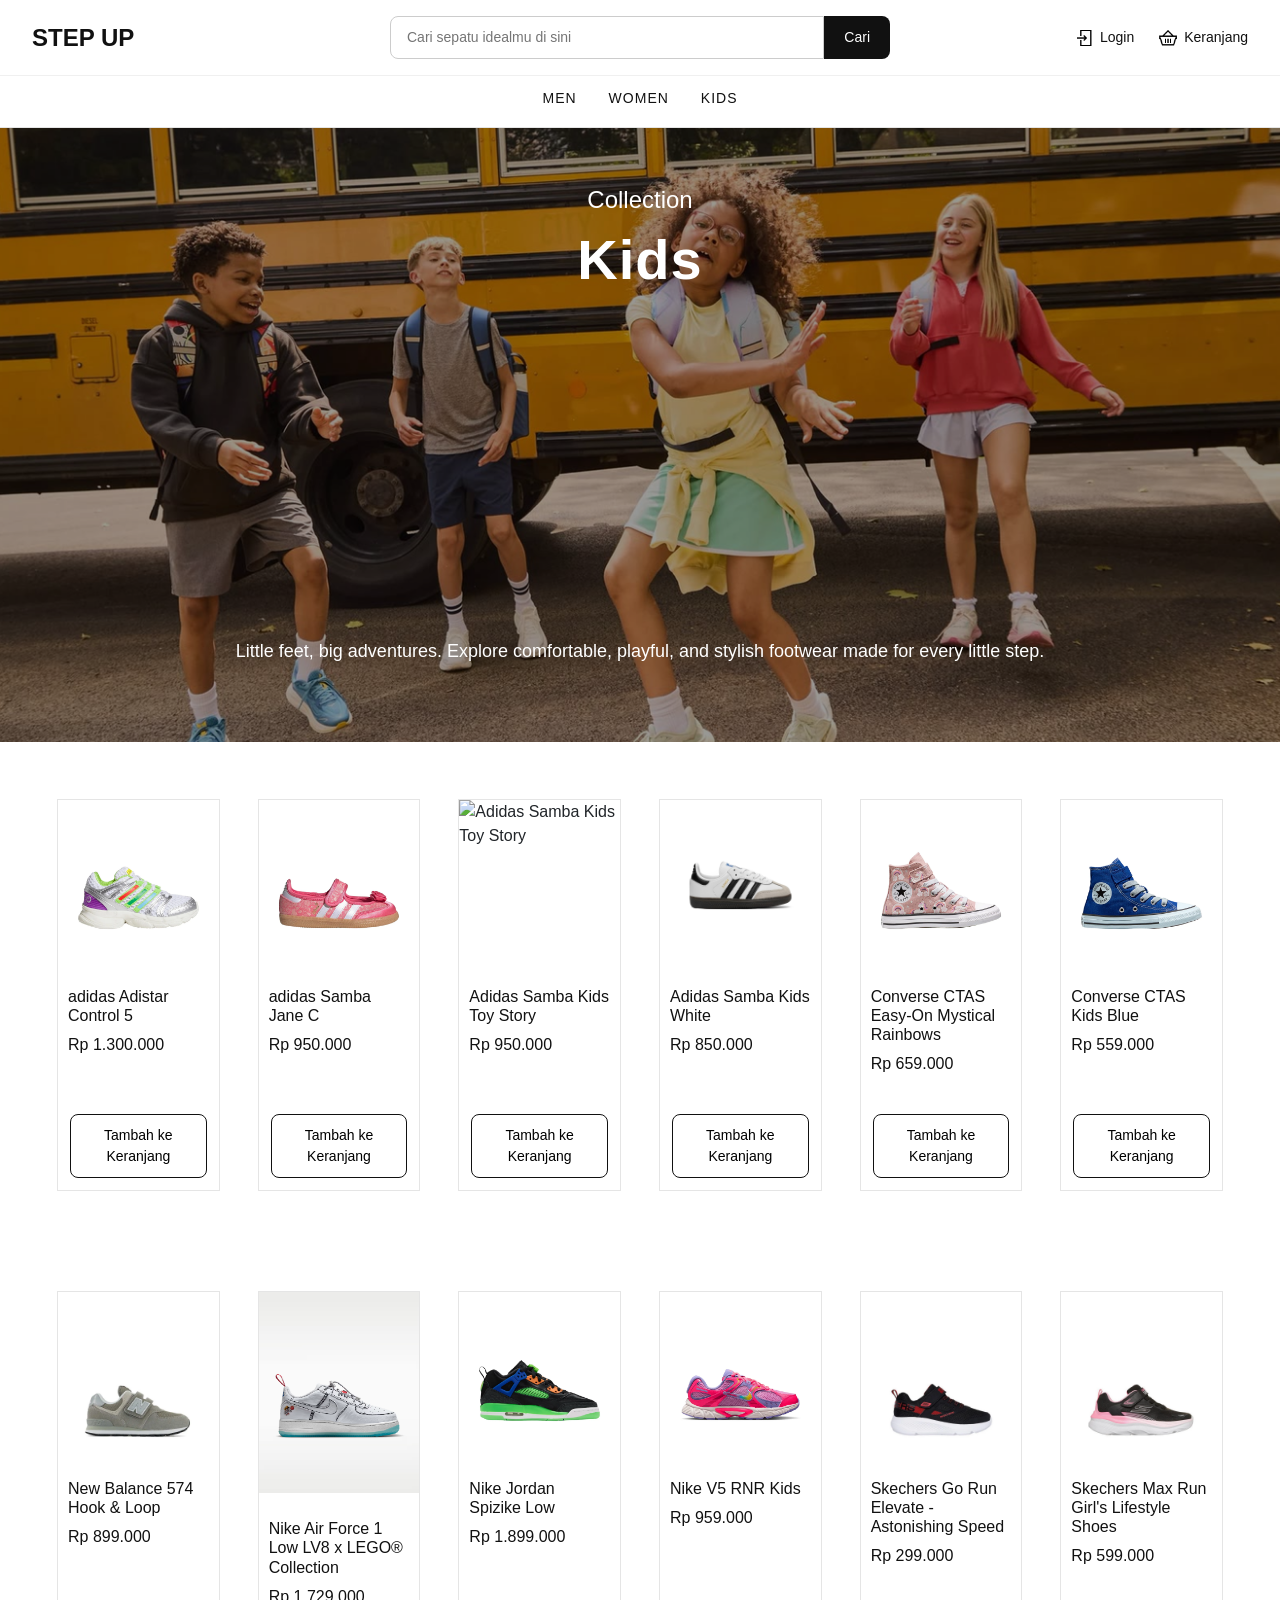
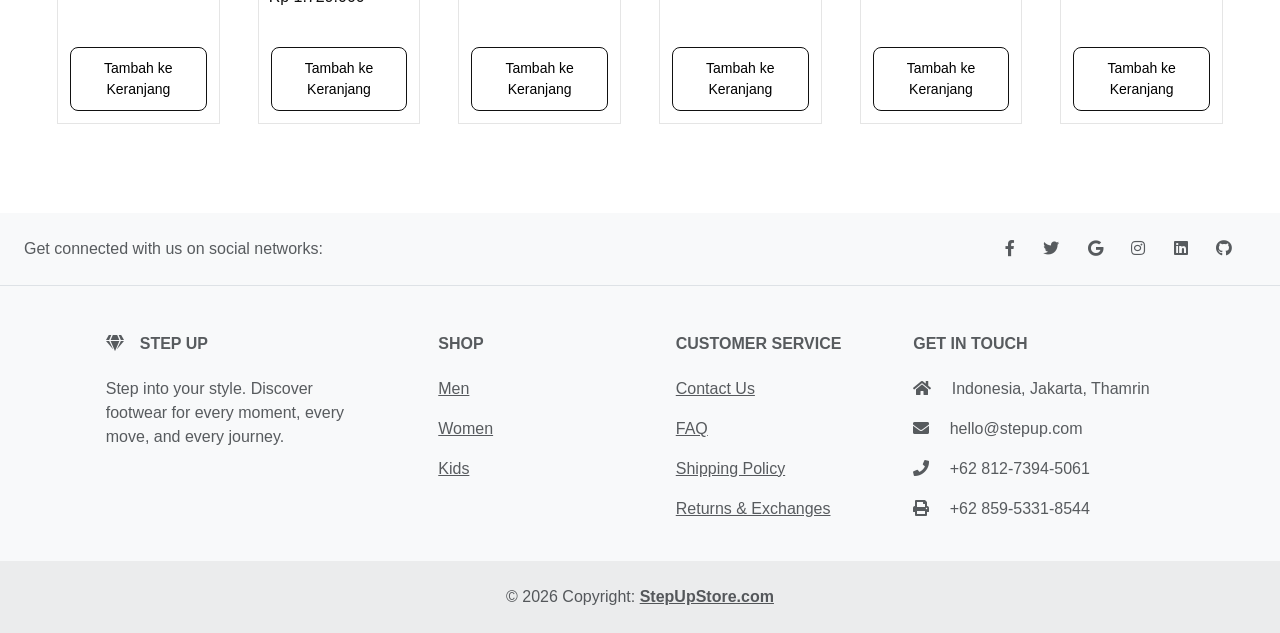
==== commit e5fb7099: "Update wishlist removal, and cleaning up some code, and removing unnecessary parts" ====
--- a/kids.html
+++ b/kids.html
@@ -25,7 +25,6 @@
 
       <div class="right-nav">
         <a href="index.html"><img src="icons/icons8-log-in-32.png" alt="">Login</a>
-        <a href="index.html"><img src="icons/icons8-heart-32.png" alt="">Wishlist</a>
         <a href="index.html"><img src="icons/icons8-shopping-basket-32.png" alt="">Keranjang</a>
       </div>
     </div>
@@ -49,205 +48,145 @@
     </section>
     <section class="catalog">
       <div class="catalog-grid">
-        <article class="shoe-card">
-          <div class="shoe-img">
-            <div class="shoe-link">
-              <img src="Images Kids/adidas adistar control 5 led disney kids' play schol sneakers.jpg" alt="adidas Adistar Control 5">
-            </div>
-            <button type="button" class="shoe-wish" aria-label="Tambah ke wishlist">
-              <img src="icons/icons8-heart-32.png" alt="">
-            </button>
-          </div>
-          <div class="shoe-info">
-            <h3 class="shoe-name"><span class="shoe-link">adidas Adistar Control 5</span></h3>
-            <p class="shoe-price">Rp 1.300.000</p>
-          </div>
-          <div class="keranjang">
-            <a href="keranjang.html">Tambah ke Keranjang</a>
-          </div>
-        </article>
-        <article class="shoe-card">
-          <div class="shoe-img">
-            <div class="shoe-link">
-              <img src="Images Kids/adidas samba jane c kids' play school sneakers.jpg" alt="adidas Samba Jane C">
-            </div>
-            <button type="button" class="shoe-wish" aria-label="Tambah ke wishlist">
-              <img src="icons/icons8-heart-32.png" alt="">
-            </button>
-          </div>
-          <div class="shoe-info">
-            <h3 class="shoe-name"><span class="shoe-link">adidas Samba Jane C</span></h3>
-            <p class="shoe-price">Rp 950.000</p>
-          </div>
-          <div class="keranjang">
-            <a href="keranjang.html">Tambah ke Keranjang</a>
-          </div>
-        </article>
-        <article class="shoe-card">
-          <div class="shoe-img">
-            <div class="shoe-link">
-              <img src="images kids/Adidas Samba Kids Toy Story.jpg" alt="Adidas Samba Kids Toy Story">
-            </div>
-            <button type="button" class="shoe-wish" aria-label="Tambah ke wishlist">
-              <img src="icons/icons8-heart-32.png" alt="">
-            </button>
-          </div>
-          <div class="shoe-info">
-            <h3 class="shoe-name"><span class="shoe-link">Adidas Samba Kids Toy Story</span></h3>
-            <p class="shoe-price">Rp 950.000</p>
-          </div>
-          <div class="keranjang">
-            <a href="keranjang.html">Tambah ke Keranjang</a>
-          </div>
-        </article>
-        <article class="shoe-card">
-          <div class="shoe-img">
-            <div class="shoe-link">
-              <img src="Images Kids/ADIDAS SAMBA KIDS WHITE.jpg" alt="Adidas Samba Kids White">
-            </div>
-            <button type="button" class="shoe-wish" aria-label="Tambah ke wishlist">
-              <img src="icons/icons8-heart-32.png" alt="">
-            </button>
-          </div>
-          <div class="shoe-info">
-            <h3 class="shoe-name"><span class="shoe-link">Adidas Samba Kids White</span></h3>
-            <p class="shoe-price">Rp 850.000  </p>
-          </div>
-          <div class="keranjang">
-            <a href="keranjang.html">Tambah ke Keranjang</a>
-          </div>
-        </article>
-        <article class="shoe-card">
-          <div class="shoe-img">
-            <div class="shoe-link">
-              <img src="Images Kids/Converse ctas easy-on mystical rainbows unisex's sneakers.jpg" alt="Converse CTAS Easy-On Mystical Rainbows">
-            </div>
-            <button type="button" class="shoe-wish" aria-label="Tambah ke wishlist">
-              <img src="icons/icons8-heart-32.png" alt="">
-            </button>
-          </div>
-          <div class="shoe-info">
-            <h3 class="shoe-name"><span class="shoe-link">Converse CTAS Easy-On Mystical Rainbows</span></h3>
-            <p class="shoe-price">Rp 659.000</p>
-          </div>
-          <div class="keranjang">
-            <a href="keranjang.html">Tambah ke Keranjang</a>
-          </div>
-        </article>
-        <article class="shoe-card">
-          <div class="shoe-img">
-            <div class="shoe-link">
-              <img src="Images Kids/Converse ctas kids's sneakers - blue.jpg" alt="Converse CTAS Kids Blue">
-            </div>
-            <button type="button" class="shoe-wish" aria-label="Tambah ke wishlist">
-              <img src="icons/icons8-heart-32.png" alt="">
-            </button>
-          </div>
-          <div class="shoe-info">
-            <h3 class="shoe-name"><span class="shoe-link">Converse CTAS Kids Blue</span></h3>
-            <p class="shoe-price">Rp 559.000</p>
-          </div>
-          <div class="keranjang">
-            <a href="keranjang.html">Tambah ke Keranjang</a>
-          </div>
-        </article>
-        <article class="shoe-card">
-          <div class="shoe-img">
-            <div class="shoe-link">
-              <img src="Images Kids/New Balance 574 Hook & Loop Boys Play School Sneakers.jpg" alt="New Balance 574 Hook & Loop">
-            </div>
-            <button type="button" class="shoe-wish" aria-label="Tambah ke wishlist">
-              <img src="icons/icons8-heart-32.png" alt="">
-            </button>
-          </div>
-          <div class="shoe-info">
-            <h3 class="shoe-name"><span class="shoe-link">New Balance 574 Hook & Loop</span></h3>
-            <p class="shoe-price">Rp 899.000</p>
-          </div>
-          <div class="keranjang">
-            <a href="keranjang.html">Tambah ke Keranjang</a>
-          </div>
-        </article>
-        <article class="shoe-card">
-          <div class="shoe-img">
-            <div class="shoe-link">
-              <img src="Images Kids/Nike Air Force 1 Low LV8 x LEGO® Collection.webp" alt="Nike Air Force 1 Low LV8 x LEGO® Collection">
-            </div>
-            <button type="button" class="shoe-wish" aria-label="Tambah ke wishlist">
-              <img src="icons/icons8-heart-32.png" alt="">
-            </button>
-          </div>
-          <div class="shoe-info">
-            <h3 class="shoe-name"><span class="shoe-link">Nike Air Force 1 Low LV8 x LEGO® Collection</span></h3>
-            <p class="shoe-price">Rp 1.729.000</p>
-          </div>
-          <div class="keranjang">
-            <a href="keranjang.html">Tambah ke Keranjang</a>
-          </div>
-        </article>
-        <article class="shoe-card">
-          <div class="shoe-img">
-            <div class="shoe-link">
-              <img src="Images Kids/Nike jordan spizike low kids' grade school basketball shoes.jpg" alt="Nike Jordan Spizike Low">
-            </div>
-            <button type="button" class="shoe-wish" aria-label="Tambah ke wishlist">
-              <img src="icons/icons8-heart-32.png" alt="">
-            </button>
-          </div>
-          <div class="shoe-info">
-            <h3 class="shoe-name"><span class="shoe-link">Nike Jordan Spizike Low</span></h3>
-            <p class="shoe-price">Rp 1.899.000</p>
-          </div>
-          <div class="keranjang">
-            <a href="keranjang.html">Tambah ke Keranjang</a>
-          </div>
-        </article>
-        <article class="shoe-card">
-          <div class="shoe-img">
-            <div class="shoe-link">
-              <img src="Images Kids/Nike v5 rnr kid's grade school sneakers.jpg" alt="Nike V5 RNR Kids">
-            </div>
-            <button type="button" class="shoe-wish" aria-label="Tambah ke wishlist">
-              <img src="icons/icons8-heart-32.png" alt="">
-            </button>
-          </div>
-          <div class="shoe-info">
-            <h3 class="shoe-name"><span class="shoe-link">Nike V5 RNR Kids</span></h3>
-            <p class="shoe-price">Rp 959.000</p>
-          </div>
-          <div class="keranjang">
-            <a href="keranjang.html">Tambah ke Keranjang</a>
-          </div>
-        </article>
-        <article class="shoe-card">
-          <div class="shoe-img">
-            <div class="shoe-link">
-              <img src="Images Kids/Skechers Go Run Elevate - Astonishing Speed.jpg" alt="Skechers Go Run Elevate - Astonishing Speed">
-            </div>
-            <button type="button" class="shoe-wish" aria-label="Tambah ke wishlist">
-              <img src="icons/icons8-heart-32.png" alt="">
-            </button>
-          </div>
-          <div class="shoe-info">
-            <h3 class="shoe-name"><span class="shoe-link">Skechers Go Run Elevate - Astonishing Speed</span></h3>
-            <p class="shoe-price">Rp 299.000</p>
-          </div>
-          <div class="keranjang">
-            <a href="keranjang.html">Tambah ke Keranjang</a>
-          </div>
-        </article>
-        <article class="shoe-card">
-          <div class="shoe-img">
-            <div class="shoe-link">
-              <img src="Images Kids/Skechers Max Run Girl's Lifestyle Shoes.jpg" alt="Skechers Max Run Girl's Lifestyle Shoes">
-            </div>
-            <button type="button" class="shoe-wish" aria-label="Tambah ke wishlist">
-              <img src="icons/icons8-heart-32.png" alt="">
-            </button>
-          </div>
-          <div class="shoe-info">
-            <h3 class="shoe-name"><span class="shoe-link">Skechers Max Run Girl's Lifestyle Shoes </span></h3>
-            <p class="shoe-price">Rp 599.000</p>
+        <article class="product-card">
+          <div class="product-image">
+            <img src="Images Kids/adidas adistar control 5 led disney kids' play schol sneakers.jpg" alt="adidas Adistar Control 5">
+          </div>
+          <div class="product-details">
+            <h3 class="product-name"><span class="product-title">adidas Adistar Control 5</span></h3>
+            <p class="product-price">Rp 1.300.000</p>
+          </div>
+          <div class="keranjang">
+            <a href="keranjang.html">Tambah ke Keranjang</a>
+          </div>
+        </article>
+        <article class="product-card">
+          <div class="product-image">
+            <img src="Images Kids/adidas samba jane c kids' play school sneakers.jpg" alt="adidas Samba Jane C">
+          </div>
+          <div class="product-details">
+            <h3 class="product-name"><span class="product-title">adidas Samba Jane C</span></h3>
+            <p class="product-price">Rp 950.000</p>
+          </div>
+          <div class="keranjang">
+            <a href="keranjang.html">Tambah ke Keranjang</a>
+          </div>
+        </article>
+        <article class="product-card">
+          <div class="product-image">
+            <img src="images kids/Adidas Samba Kids Toy Story.jpg" alt="Adidas Samba Kids Toy Story">
+          </div>
+          <div class="product-details">
+            <h3 class="product-name"><span class="product-title">Adidas Samba Kids Toy Story</span></h3>
+            <p class="product-price">Rp 950.000</p>
+          </div>
+          <div class="keranjang">
+            <a href="keranjang.html">Tambah ke Keranjang</a>
+          </div>
+        </article>
+        <article class="product-card">
+          <div class="product-image">
+            <img src="Images Kids/ADIDAS SAMBA KIDS WHITE.jpg" alt="Adidas Samba Kids White">
+          </div>
+          <div class="product-details">
+            <h3 class="product-name"><span class="product-title">Adidas Samba Kids White</span></h3>
+            <p class="product-price">Rp 850.000  </p>
+          </div>
+          <div class="keranjang">
+            <a href="keranjang.html">Tambah ke Keranjang</a>
+          </div>
+        </article>
+        <article class="product-card">
+          <div class="product-image">
+            <img src="Images Kids/Converse ctas easy-on mystical rainbows unisex's sneakers.jpg" alt="Converse CTAS Easy-On Mystical Rainbows">
+          </div>
+          <div class="product-details">
+            <h3 class="product-name"><span class="product-title">Converse CTAS Easy-On Mystical Rainbows</span></h3>
+            <p class="product-price">Rp 659.000</p>
+          </div>
+          <div class="keranjang">
+            <a href="keranjang.html">Tambah ke Keranjang</a>
+          </div>
+        </article>
+        <article class="product-card">
+          <div class="product-image">
+            <img src="Images Kids/Converse ctas kids's sneakers - blue.jpg" alt="Converse CTAS Kids Blue">
+          </div>
+          <div class="product-details">
+            <h3 class="product-name"><span class="product-title">Converse CTAS Kids Blue</span></h3>
+            <p class="product-price">Rp 559.000</p>
+          </div>
+          <div class="keranjang">
+            <a href="keranjang.html">Tambah ke Keranjang</a>
+          </div>
+        </article>
+        <article class="product-card">
+          <div class="product-image">
+            <img src="Images Kids/New Balance 574 Hook & Loop Boys Play School Sneakers.jpg" alt="New Balance 574 Hook & Loop">
+          </div>
+          <div class="product-details">
+            <h3 class="product-name"><span class="product-title">New Balance 574 Hook & Loop</span></h3>
+            <p class="product-price">Rp 899.000</p>
+          </div>
+          <div class="keranjang">
+            <a href="keranjang.html">Tambah ke Keranjang</a>
+          </div>
+        </article>
+        <article class="product-card">
+          <div class="product-image">
+            <img src="Images Kids/Nike Air Force 1 Low LV8 x LEGO® Collection.webp" alt="Nike Air Force 1 Low LV8 x LEGO® Collection">
+          </div>
+          <div class="product-details">
+            <h3 class="product-name"><span class="product-title">Nike Air Force 1 Low LV8 x LEGO® Collection</span></h3>
+            <p class="product-price">Rp 1.729.000</p>
+          </div>
+          <div class="keranjang">
+            <a href="keranjang.html">Tambah ke Keranjang</a>
+          </div>
+        </article>
+        <article class="product-card">
+          <div class="product-image">
+            <img src="Images Kids/Nike jordan spizike low kids' grade school basketball shoes.jpg" alt="Nike Jordan Spizike Low">
+          </div>
+          <div class="product-details">
+            <h3 class="product-name"><span class="product-title">Nike Jordan Spizike Low</span></h3>
+            <p class="product-price">Rp 1.899.000</p>
+          </div>
+          <div class="keranjang">
+            <a href="keranjang.html">Tambah ke Keranjang</a>
+          </div>
+        </article>
+        <article class="product-card">
+          <div class="product-image">
+            <img src="Images Kids/Nike v5 rnr kid's grade school sneakers.jpg" alt="Nike V5 RNR Kids">
+          </div>
+          <div class="product-details">
+            <h3 class="product-name"><span class="product-title">Nike V5 RNR Kids</span></h3>
+            <p class="product-price">Rp 959.000</p>
+          </div>
+          <div class="keranjang">
+            <a href="keranjang.html">Tambah ke Keranjang</a>
+          </div>
+        </article>
+        <article class="product-card">
+          <div class="product-image">
+            <img src="Images Kids/Skechers Go Run Elevate - Astonishing Speed.jpg" alt="Skechers Go Run Elevate - Astonishing Speed">
+          </div>
+          <div class="product-details">
+            <h3 class="product-name"><span class="product-title">Skechers Go Run Elevate - Astonishing Speed</span></h3>
+            <p class="product-price">Rp 299.000</p>
+          </div>
+          <div class="keranjang">
+            <a href="keranjang.html">Tambah ke Keranjang</a>
+          </div>
+        </article>
+        <article class="product-card">
+          <div class="product-image">
+            <img src="Images Kids/Skechers Max Run Girl's Lifestyle Shoes.jpg" alt="Skechers Max Run Girl's Lifestyle Shoes">
+          </div>
+          <div class="product-details">
+            <h3 class="product-name"><span class="product-title">Skechers Max Run Girl's Lifestyle Shoes </span></h3>
+            <p class="product-price">Rp 599.000</p>
           </div>
           <div class="keranjang">
             <a href="keranjang.html">Tambah ke Keranjang</a>
--- a/kids.css
+++ b/kids.css
@@ -161,39 +161,10 @@
 }
 
 .catalog {
-  padding: 32px 32px 64px;
-}
-
-.catalog-toolbar {
-  display: flex;
-  justify-content: space-between;
-  align-items: center;
-  margin-top: 50px;
-  margin-bottom: 50px;
-  margin-left: 25px;
-  margin-right: 25px;
-}
-
-.catalog-filters,
-.catalog-sort {
-  display: flex;
-  align-items: center;
-  gap: 16px;
-}
-
-.catalog-toolbar select {
-  padding: 10px 14px;
-  font-size: 14px;
-  border: 1px solid rgb(204, 204, 204);
-  border-radius: 8px;
-  background: rgb(255, 255, 255);
-  color: rgb(17, 17, 17);
-  cursor: pointer;
-}
-
-.catalog-count {
-  font-size: 14px;
-  color: rgb(120, 120, 120);
+  padding-top: 32px;
+  padding-bottom: 64px ;
+  padding-right: 32px ;
+  padding-left: 32px;
 }
 
 .catalog-grid {
@@ -203,112 +174,58 @@
   margin: 25px 25px;
 }
 
-.product-badge {
-  position: absolute;
-  top: 12px;
-  left: 12px;
-  z-index: 1;
-  padding: 4px 10px;
-  font-size: 11px;
-  font-weight: bold;
-  text-transform: uppercase;
-  letter-spacing: 1px;
-  background: rgb(17, 17, 17);
-  color: rgb(255, 255, 255);
-  border-radius: 4px;
-}
-
-.catalog-more {
-  display: block;
-  margin: 40px auto 0;
-  padding: 14px 40px;
-  font-size: 14px;
-  font-weight: bold;
-  background: rgb(255, 255, 255);
-  color: rgb(17, 17, 17);
-  border: 1px solid rgb(17, 17, 17);
-  border-radius: 8px;
-  cursor: pointer;
-}
-
-.catalog-more:hover {
-  background: rgb(17, 17, 17);
-  color: rgb(255, 255, 255);
-}
-
-
-.shoe-card {
+.product-card {
   border: 1px solid rgb(229, 229, 229);
   display: flex;
   flex-direction: column;
 }
 
-.shoe-img {
-  position: relative;
+.product-image {
   aspect-ratio: 1 / 1;
   background: white;
 }
 
-.shoe-img > .shoe-link {
-  display: block;
-  width: 100%;
-  height: 100%;
-}
-
-.shoe-img > .shoe-link img {
+.product-image img {
   width: 100%;
   height: 100%;
   object-fit: cover;
   display: block;
 }
 
-.shoe-wish {
-  position: absolute;
-  top: 16px;
-  left: 16px;
-  width: 28px;
-  height: 28px;
-  padding: 0;
-  border: none;
-  background: none;
-  cursor: pointer;
-}
-
-.shoe-wish img {
+.product-image img {
   width: 100%;
   height: 100%;
-  object-fit: contain;
-  display: block;
-  opacity: 0.6;
-}
-
-.shoe-info {
+  object-fit: cover;
+  display: block;
+}
+
+.product-details {
   margin: 10px;
   padding-top: 16px;
   flex: 1;
 }
 
-.shoe-name {
+.product-name {
   margin-bottom: 8px;
   font-size: 16px;
   font-weight: normal;
 }
 
-.shoe-name .shoe-link {
-  text-decoration: none;
-  color: rgb(17, 17, 17);
-}
-
-.shoe-price {
+.product-title {
+  text-decoration: none;
+  color: rgb(17, 17, 17);
+}
+
+.product-price {
   font-size: 16px;
   color: rgb(17, 17, 17);
 }
 
-.shoe-card .keranjang {
+.product-card .keranjang {
   margin: 12px;
 }
 
-.shoe-card .keranjang a {
+.product-card .keranjang a {
   display: block;
   padding: 10px 0;
   text-align: center;
@@ -320,7 +237,7 @@
   border-radius: 8px;
 }
 
-.shoe-card .keranjang a:hover {
+.product-card .keranjang a:hover {
   background: black;
   color: white;
 }
